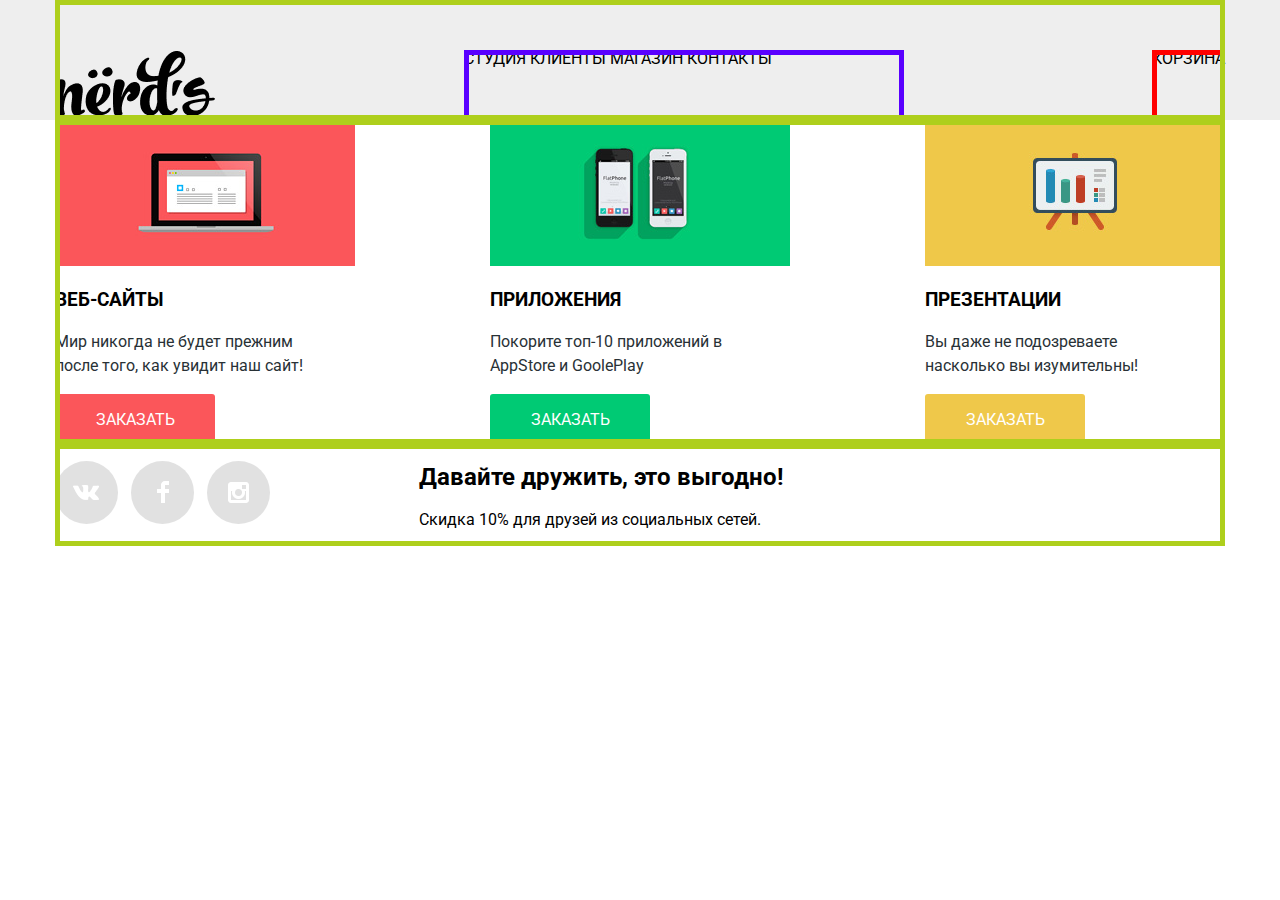
==== index.html @ 6ede2091 "new css" ====
<!DOCTYPE html>
<html class="page" lang="ru">

<head>
  <meta charset="utf-8">
  <title>HTML Academy: Нёрдс</title>
  <link rel="stylesheet" href="https://fonts.googleapis.com/css2?family=Roboto:wght@400;700&display=swap">
  <link rel="stylesheet" href="css/normalize.css">
  <link rel="stylesheet" href="css/style.css">
</head>

<body class="page-body">
  <header class="main-header">
    <div class="container">
      <nav class=" main-navigation">
        <a class="main-logo" href="">
          <img src="img/nerds-logo.png">
        </a>
        <ul class="site-navigation">
          <li class="site-navigation-li"><a href="">Студия</a></li>
          <li class="site-navigation-li"><a href="">Клиенты</a></li>
          <li class="site-navigation-li"><a href="catalog.html">Магазин</a></li>
          <li class="site-navigation-li"><a href="">Контакты</a></li>
        </ul>
        <div class="user-navigation">
          <a href="">Корзина</a>
        </div>
      </nav>
    </div>
  </header>
  <main class="main-container">
    <div class="container">
      <section class="offers">
        <ul class="offers-list">
          <li class="offers-item">
            <img src="img/Web sites.svg" width="300" height="146" alt="Веб-сайты">
            <h3>веб-сайты</h3>
            <p>
              Мир никогда не будет прежним<br>
              после того, как увидит наш сайт!
            </p>
            <div class="sites-link"><a href="">заказать</a></div>
          </li>
          <li class="offers-item">
            <img src="img/applications.svg" width="300" height="146" alt="Приложения">
            <h3>приложения</h3>
            <p>
              Покорите топ-10 приложений в<br>
              AppStore и GoolePlay
            </p>
            <div class="applications-link"><a href="">заказать</a></div>
          </li>
          <li class="offers-item">
            <img src="img/presentations.svg" width="300" height="146" alt="Презентации">
            <h3>презентации</h3>
            <p>
              Вы даже не подозреваете<br>
              насколько вы изумительны!
            </p>
            <div class="presentations-link"><a href="">заказать</a></div>
          </li>
        </ul>
      </section>
    </div>
  </main>
  <footer class="main-footer">
    <div class="container">
      <ul class="social">
        <li class="social-btn social-btn-vk" href="#">Вконтакте</li>
        <li class="social-btn social-btn-fb" href="#">Фейсбук</li>
        <li class="social-btn social-btn-inst" href="#">Инстаграм</li>
      </ul>
      <div class="footer-text">
        <h2>Давайте дружить, это выгодно!</h2>
        <p>Скидка 10% для друзей из социальных сетей.</p>
      </div>
    </div>
  </footer>
  <section class="pop-up">
    <h2>Напишите нам</h2>
    <form action="https://echo.htmlacademy.ru" method="post">
      <p>
        <label for="name">Имя</label>
        <input type="text" id="name" name="name" placeholder="Имя Фамилия">
      </p>
      <p>
        <label for="user_email">Ваш e-mail</label>
        <input type="text" id="user_email" name="user_email" placeholder="email@example.com">
      </p>
      <p>
        <label for="message_text">Текст письма</label>
        <input type="text" id="message_text" name="message_text" placeholder="В свободной форме">
      </p>
      <button type="submit">Отправить</button>
    </form>
  </section>
</body>

</html>
---- css/style.css ----
:root{
    --basic: #EEEEEE;
    --black: #000000;
    --white: #FFFFFF;
    --brown: #283136;
    --sites-btn: #FB565A;
    --sites-active: #D7373B;
    --sites-focus: #E74246;
    --application-btn: #00CA74;
    --application-hover: #00BC6C;
    --application-active:#00AA62;
    --presentation-btn: #EFC84A;
    --presentation-focus: #EAB534;
    --prexentation-active: #E5A722;
}

.pop-up{
    display: none;
}

ul{
    list-style: none;
    margin: 0px;
    padding: 0px;
}

h3{
    text-transform: uppercase;
}

a{
    text-decoration: none;
}

img{
    max-width: 100%;
    height: auto;
}


.page-body {
    font-family: "Roboto", "Arial", sans-serif;
    min-width: 1170px;
}

.main-header {
    background:var(--basic);
}

.container{
    display: flex;
    width: 1170px;
    margin: 0 auto;
    
    outline: 5px solid rgb(174, 207, 28);
    outline-offset: -5px;
}

/*навигация*/

.main-navigation {
    display: flex;
    justify-content: space-between;
    margin-top: 50px;
    width: 1170px;
    font-size: 16px;
    text-transform: uppercase;
}

.main-navigation a{
    color: black;
}
  
.site-navigation {
    padding-top: auto;
    width: 440px;
    outline: 5px solid rgb(89, 0, 255);
    outline-offset: -5px;
}

.site-navigation-li{
    display: inline-block;
}

/*эфекты навигации и логотипа*/

.site-navigation-li a:hover,
.site-navigation-li a:focus,
.user-navigation a:hover,
.user-navigation a:focus{
    color: var(--sites-btn);
}

.site-navigation-li a:active,
.user-navigation a:active{
    mix-blend-mode: normal;
    opacity: 0.3;
}

.main-logo:active{
    mix-blend-mode: normal;
    opacity: 0.3;
}

.user-navigation {
   
    outline: 5px solid rgb(255, 0, 0);
    outline-offset: -5px;
}

/*index-предложения*/

.offers-list{
    display: flex; 
    justify-content: space-between;
    width: 1170px;
}

.offers p{
    font-size: 16px;
    line-height: 24px; 
    color:var(--brown);
}

/*index-предложения-веб-сайты*/

.sites-link{
    background:var(--sites-btn);
    border-radius: 3px;
    width: 160px;
    height: 50px;
}

.sites-link a{
    display: block; 
    text-align: center;
    padding: 17px;
    color: var(--white);
    text-transform: uppercase;
}

.sites-link:hover,
.sites-link:focus{
    background: var(--sites-focus);
}

.sites-link:active{
    background: var(--sites-active);
    box-shadow: inset 0px 3px 0px rgba(0, 1, 1, 0.1);
}

.sites-link a:active{
    opacity: 0.3;
}

/*index-предложения-приложения*/

.applications-link{
    background: var(--application-btn);
    border-radius: 3px;
    width: 160px;
    height: 50px;
}

.applications-link a{
    display: block; 
    text-align: center;
    padding: 17px;
    color: var(--white);
    text-transform: uppercase;
}

.applications-link:hover,
.applications-link:focus{
    background: var(--application-hover)
}

.applications-link:active{
    background: var(--application-active);
    box-shadow: inset 0px 3px 0px rgba(0, 1, 1, 0.1);
    border-radius: 3px;
}

.applications-link a:active{
    opacity: 0.3;
}

/*index-предложения-презентации*/

.presentations-link{
    background:var(--presentation-btn);
    border-radius: 3px;
    width: 160px;
    height: 50px;
}

.presentations-link a{
    display: block; 
    text-align: center;
    padding: 17px;
    color: var(--white);
    text-transform: uppercase;
}

.presentations-link:hover,
.presentations-link:focus{
    background: #EAB534;
}

.presentations-link:active{
    background: #E5A722;
    box-shadow: inset 0px 3px 0px rgba(0, 1, 1, 0.1);
    border-radius: 3px;
}

.presentations-link a:active{
    opacity: 0.3;
}

/*footer*/

.footer-text{
margin-left: 140px;
}

/*footer-кнопки соц.сетей*/
.social-btn{
    display: inline-block;
    width: 63px;
    height: 63px;
    margin-top: 17px;
    margin-right: 9px;
    font-size: 0;
    vertical-align: top;
    background-color: #e1e1e1;
    border-radius: 50%;
}

.social-btn:hover,
.social-btn:focus{
    background-color: #fb565a;
}
  
.social-btn:active{
    background-color: #d6494d;
    box-shadow: inset 0 3px 0 0 #b63e42;
}
  
.social-btn-vk{
    background-color: #e1e1e1;
    background-image: url("../img/icon-vk.png");
    background-repeat: no-repeat;
    background-position: center;
}
  
.social-btn-fb{
    background-color: #e1e1e1;
    background-image: url("../img/icon-facebook.png");
    background-repeat: no-repeat;
    background-position: center;
}
  
.social-btn-inst{
    background-color: #e1e1e1;
    background-image: url("../img/icon-instagramm.png");
    background-repeat: no-repeat;
    background-position: center;
}

/*catalog*/

.filters{
    width: 260px;

    outline: 5px solid rgba(0, 255, 0, 0.3);
    outline-offset: -5px;
}

.catalog-list{
    display: flex;
    flex-wrap: wrap;
    margin-left: 140px;

    outline: 5px solid rgb(190, 162, 255);
    outline-offset: -5px;
}
  
.catalog-item{
    width: 358;
    height: 578;
    margin-bottom: 30px ;

    outline: 5px solid rgb(0, 0, 0);
    outline-offset: -5px;
}

.catalog-item:nth-child(2n){
    margin-left: 40px;
}
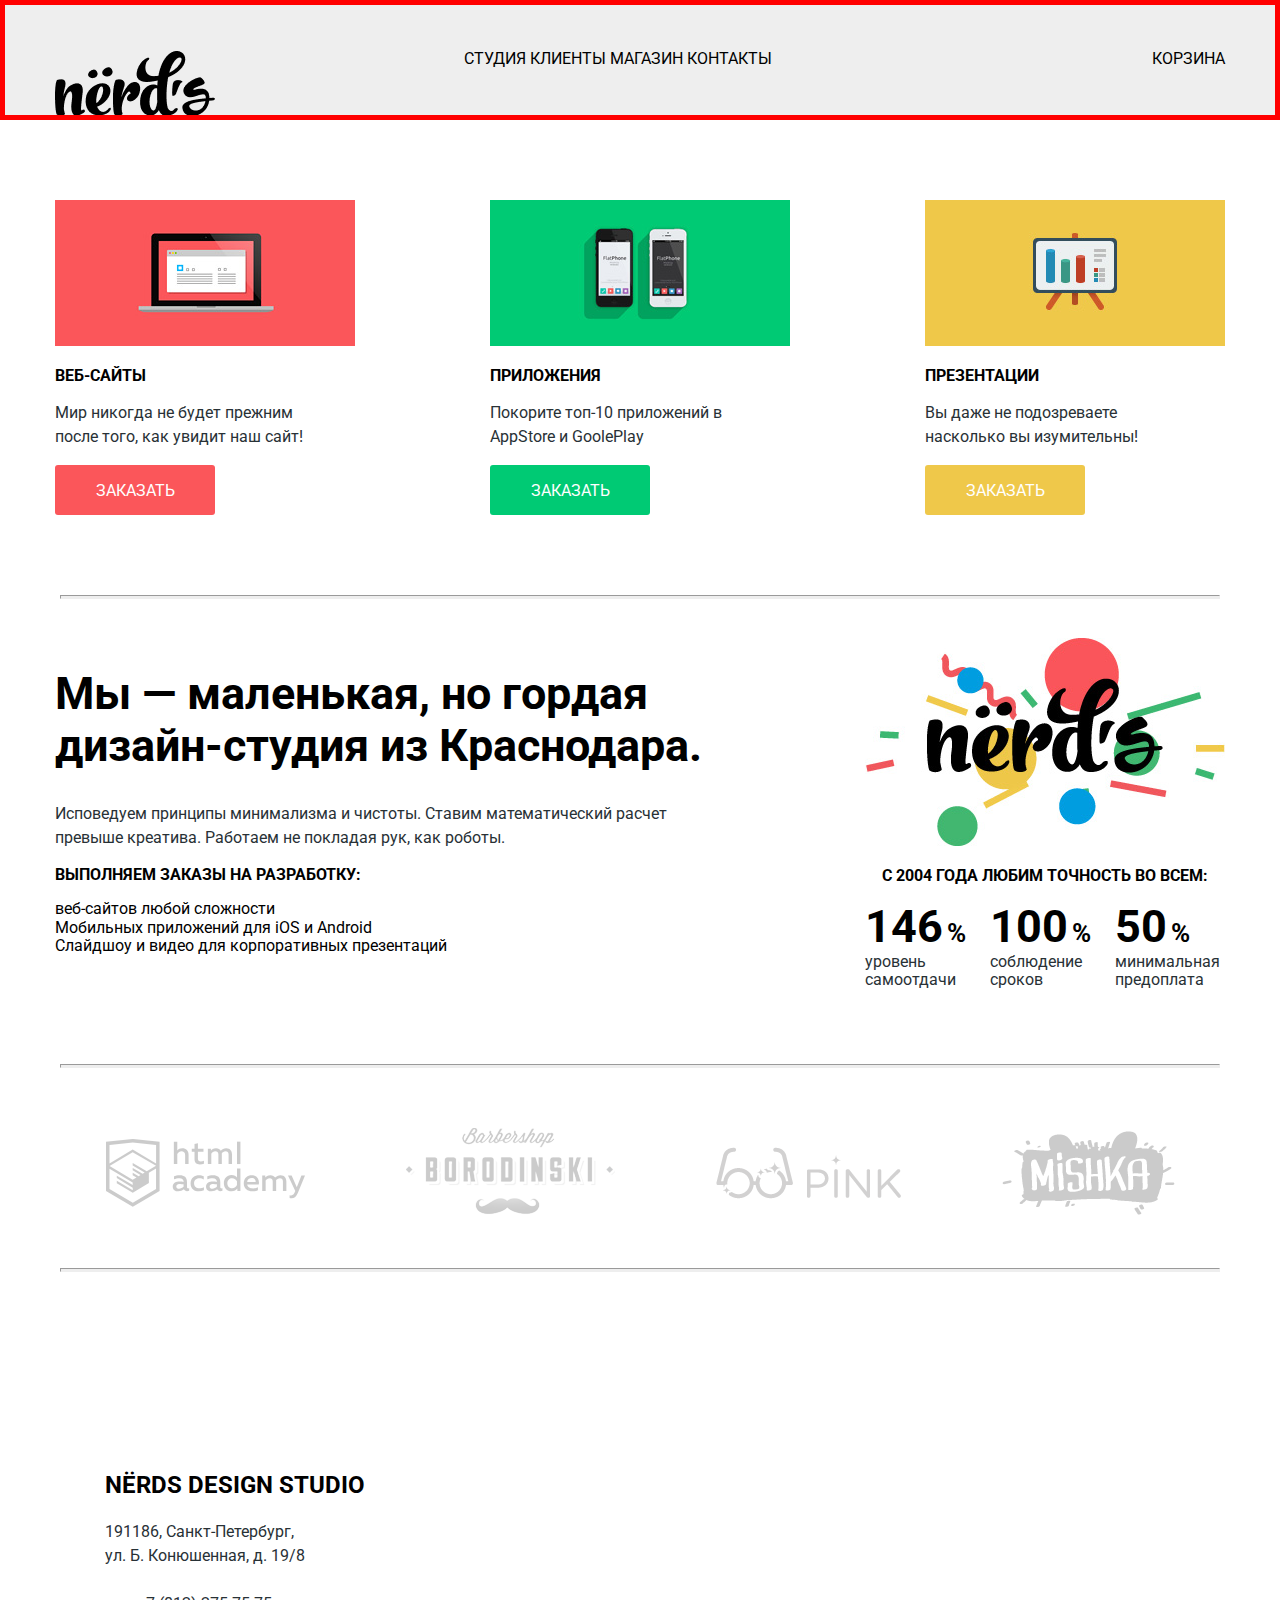
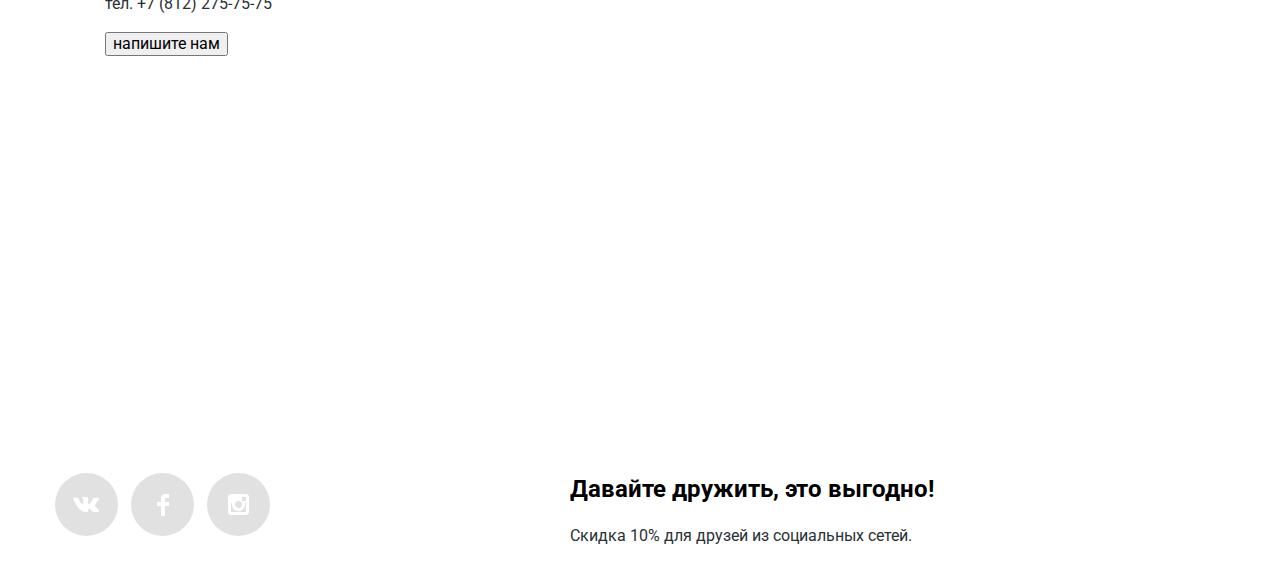
==== commit 127e6060: "почти готовая первая страница" ====
--- a/index.html
+++ b/index.html
@@ -28,9 +28,10 @@
       </nav>
     </div>
   </header>
+
   <main class="main-container">
-    <div class="container">
-      <section class="offers">
+    <section class="offers">
+      <div class="container">
         <ul class="offers-list">
           <li class="offers-item">
             <img src="img/Web sites.svg" width="300" height="146" alt="Веб-сайты">
@@ -60,8 +61,82 @@
             <div class="presentations-link"><a href="">заказать</a></div>
           </li>
         </ul>
-      </section>
-    </div>
+      </div>
+    </section>
+    <hr>
+    <section class="advantage">
+      <div class="container">
+        <div class="advantage-left">
+          <h1>Мы — маленькая, но гордая<br>
+            дизайн-студия из Краснодара.</h1>
+          <p>
+            Исповедуем принципы минимализма и чистоты. Ставим математический расчет<br>
+            превыше креатива. Работаем не покладая рук, как роботы.
+          </p>
+          <h3>Выполняем заказы на разработку:</h3>
+          <ul>
+            <li>веб-сайтов любой сложности</li>
+            <li>Мобильных приложений для iOS и Android</li>
+            <li>Слайдшоу и видео для корпоративных презентаций</li>
+          </ul>
+        </div>
+        <div class="advantage-right">
+          <img src="img/nerds-logo2.svg" alt="логотип студии">
+          <h3 class="advantage-h3">с 2004 года Любим точность во всем:</h3>
+          <ul>
+            <li class="advantage-right-li"><span class="advantage-number">146</span>
+              <span class="advantage-percent">%</span><br>
+              <span class="advantage-text">уровень<br>самоотдачи</span>
+            </li>
+            <li class="advantage-right-li"><span class="advantage-number">100</span>
+              <span class="advantage-percent">%</span><br>
+              <span class="advantage-text">соблюдение<br>сроков</span>
+            </li>
+            <li class="advantage-right-li"><span class="advantage-number">50</span>
+              <span class="advantage-percent">%</span><br>
+              <span class="advantage-text">минимальная<br>предоплата</span>
+            </li>
+          </ul>
+        </div>
+      </div>
+    </section>
+    <hr>
+    <section class="partners">
+      <div class="container">
+        <ul class="partners-list">
+          <li class="partners-item partners-academy"><a href="https://htmlacademy.ru/intensive/htmlcss"><img
+                src="img/html-academy-pertners.svg" alt=""></a>
+          </li>
+          <li class="partners-item partners-borodinski"><a href=""><img src="img/borodinski-partners.svg" alt=""></a>
+          </li>
+          <li class="partners-item"><a href=""><img src="img/pink-partners.svg" alt=""></a></li>
+          <li class="partners-item"><a href=""><img src="img/mishka-partners.svg" alt=""></a></li>
+        </ul>
+      </div>
+    </section>
+    <hr>
+    <section class="map">
+      <div>
+        <iframe
+          src="https://www.google.com/maps/embed?pb=!1m18!1m12!1m3!1d1998.6037872533216!2d30.3208587162598!3d59.93871648187625!2m3!1f0!2f0!3f0!3m2!1i1024!2i768!4f13.1!3m3!1m2!1s0x4696310fca145cc1%3A0x42b32648d8238007!2z0JHQvtC70YzRiNCw0Y8g0JrQvtC90Y7RiNC10L3QvdCw0Y8g0YPQuy4sIDE5LzgsINCh0LDQvdC60YIt0J_QtdGC0LXRgNCx0YPRgNCzLCAxOTExODY!5e0!3m2!1sru!2sru!4v1592232837205!5m2!1sru!2sru"
+          width="100%" height="416" style="border:0;" allowfullscreen="" aria-hidden="false" tabindex="0">
+        </iframe>
+      </div>
+      <div class="container">
+      <div class="adres">
+        <div class="adres-text">
+        <h2>NЁRDS DESIGN STUDIO</h2>
+        <p>191186, Санкт-Петербург,<br>
+          ул. Б. Конюшенная, д. 19/8<br>
+          <br>
+          тел. +7 (812) 275-75-75
+        </p>
+        <button type="submit">напишите нам</button>
+      </div>
+      </div>
+      </div>
+    </section>
+
   </main>
   <footer class="main-footer">
     <div class="container">
--- a/css/style.css
+++ b/css/style.css
@@ -24,8 +24,19 @@
     padding: 0px;
 }
 
+h1{
+    font-size: 45px;
+}
+
 h3{
     text-transform: uppercase;
+    font-size: 16px;
+}
+
+p{
+    font-size: 16px;
+    line-height: 24px;
+    color: var(--brown)
 }
 
 a{
@@ -37,6 +48,14 @@
     height: auto;
 }
 
+hr{
+background:var(--basic);
+width: 1158px;
+height: 2px;
+left: 140px;
+top: 1052px;
+}
+
 
 .page-body {
     font-family: "Roboto", "Arial", sans-serif;
@@ -45,15 +64,14 @@
 
 .main-header {
     background:var(--basic);
+    outline: 5px solid rgb(255, 0, 0);
+    outline-offset: -5px; 
 }
 
 .container{
     display: flex;
     width: 1170px;
     margin: 0 auto;
-    
-    outline: 5px solid rgb(174, 207, 28);
-    outline-offset: -5px;
 }
 
 /*навигация*/
@@ -74,8 +92,6 @@
 .site-navigation {
     padding-top: auto;
     width: 440px;
-    outline: 5px solid rgb(89, 0, 255);
-    outline-offset: -5px;
 }
 
 .site-navigation-li{
@@ -103,23 +119,19 @@
 }
 
 .user-navigation {
-   
-    outline: 5px solid rgb(255, 0, 0);
-    outline-offset: -5px;
+    
 }
 
 /*index-предложения*/
+.offers{
+    margin-top: 80px;
+    margin-bottom: 80px;
+}
 
 .offers-list{
     display: flex; 
     justify-content: space-between;
     width: 1170px;
-}
-
-.offers p{
-    font-size: 16px;
-    line-height: 24px; 
-    color:var(--brown);
 }
 
 /*index-предложения-веб-сайты*/
@@ -217,10 +229,97 @@
     opacity: 0.3;
 }
 
+.advantage{
+    margin-top: 39px;
+    margin-bottom: 75px;
+}
+
+.advantage-h3{
+    text-align: center;
+}
+
+.advantage-left{
+    width: 660px;
+}
+
+.advantage-right{
+    margin-left: 150px;
+    width: 360px;
+}
+
+.advantage-number{
+    font-size: 45px;
+    color: var(--black);
+    font-weight: bold;
+}
+
+.advantage-percent{
+    font-weight: bold;
+    font-size: 26px;
+}
+
+.advantage-text{
+    font-size: 16px;
+    line-height: 18px;
+    color: var(--brown);
+}
+
+.advantage-right-li{
+    display: inline-block;
+}
+
+.advantage-right-li:nth-child(2){
+    margin-left: 20px;
+    margin-right: 20px;
+}
+
+
+.partners{
+    margin-top: 60px;
+    margin-bottom: 45px;
+}
+
+.partners-list{
+    display: flex;
+    flex-grow: 1;
+}
+
+
+.partners-item{
+    margin: auto;
+    padding: 0px;
+    opacity: 0.2;
+}
+
+.partners-item:hover,
+.partners-item:focus{
+    opacity: 1;
+}
+
+.partners-item:active{
+    opacity: 0.1;
+}
+
+.map{
+    margin-top: 80px;
+}
+
+.adres{
+    position: relative;
+    top: -350px;
+    background-color: var(--white);
+    width: 319;
+    height: 308;
+}
+
+.adres-text{
+    margin: 50px;
+}
+
 /*footer*/
 
 .footer-text{
-margin-left: 140px;
+    margin: auto;
 }
 
 /*footer-кнопки соц.сетей*/
@@ -269,6 +368,11 @@
 
 /*catalog*/
 
+.shop{
+    outline: 5px solid rgb(255, 0, 0);
+    outline-offset: -5px;
+}
+
 .filters{
     width: 260px;
 
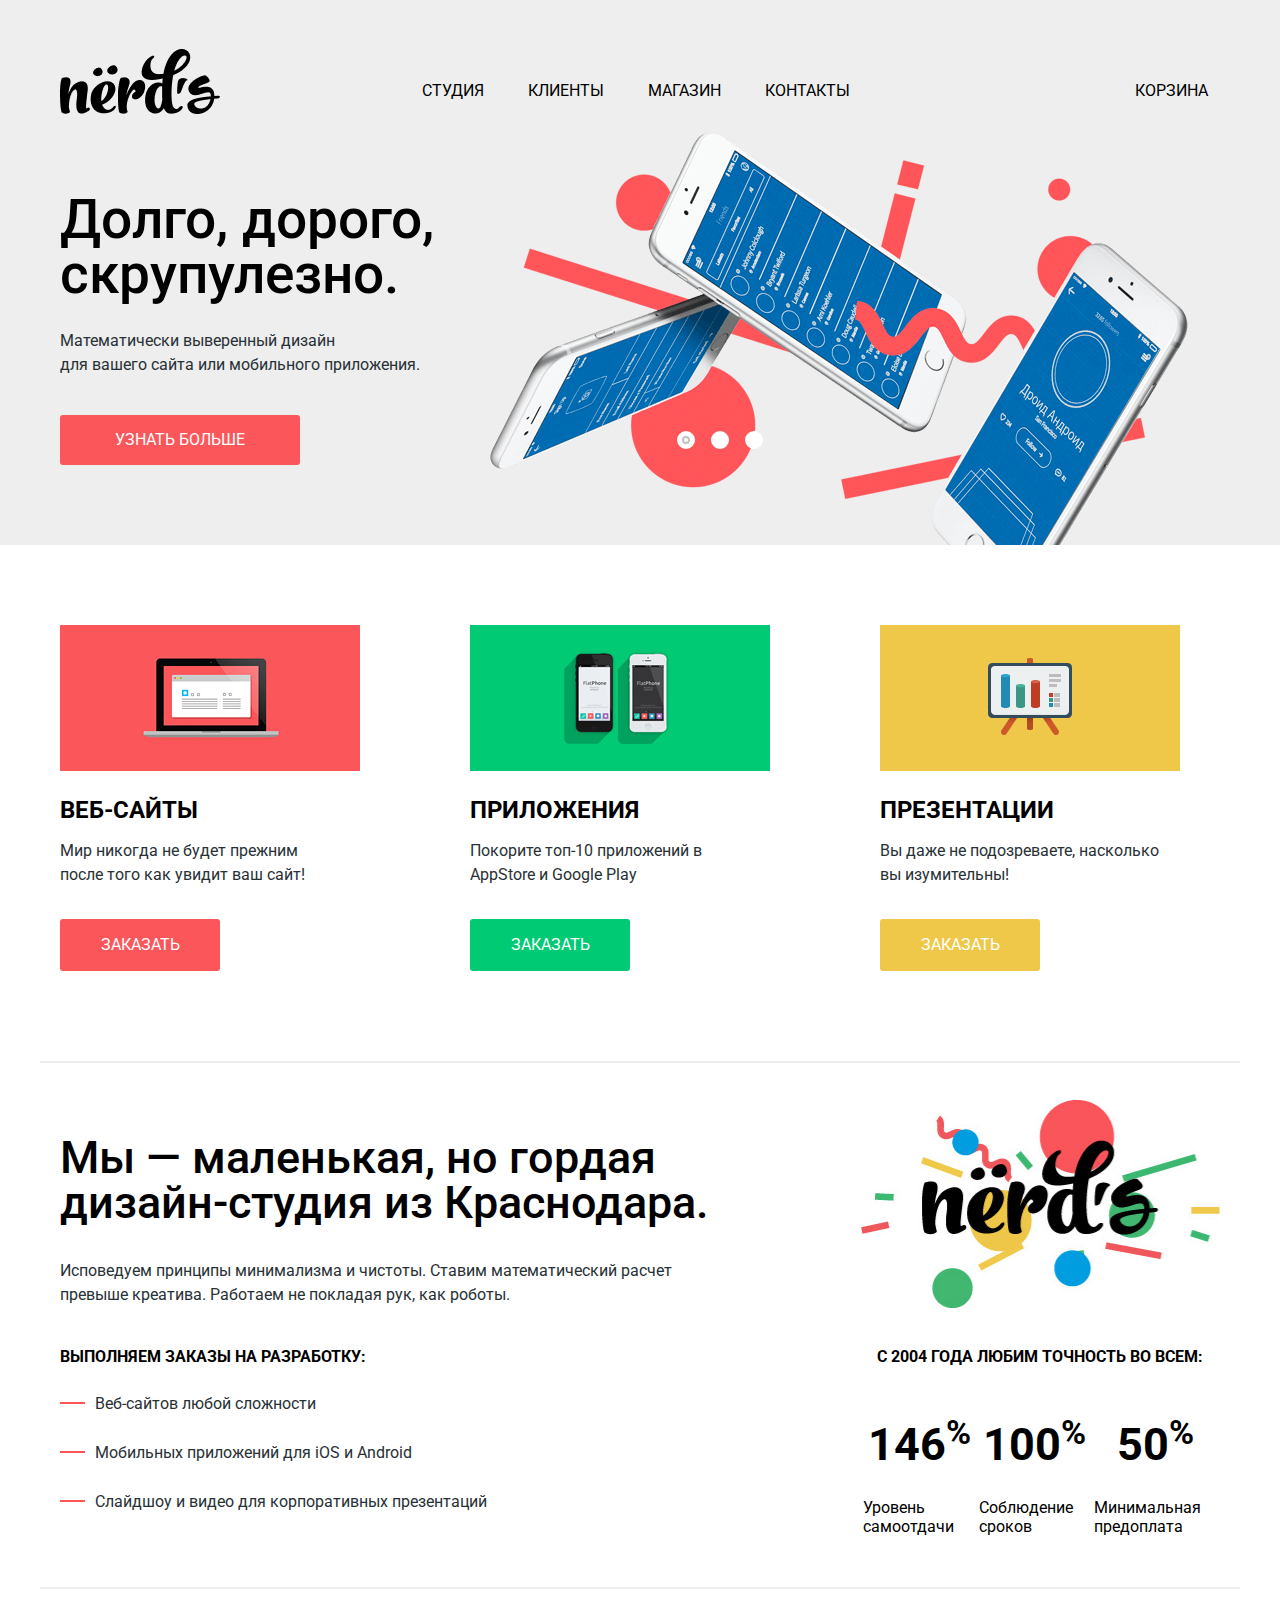
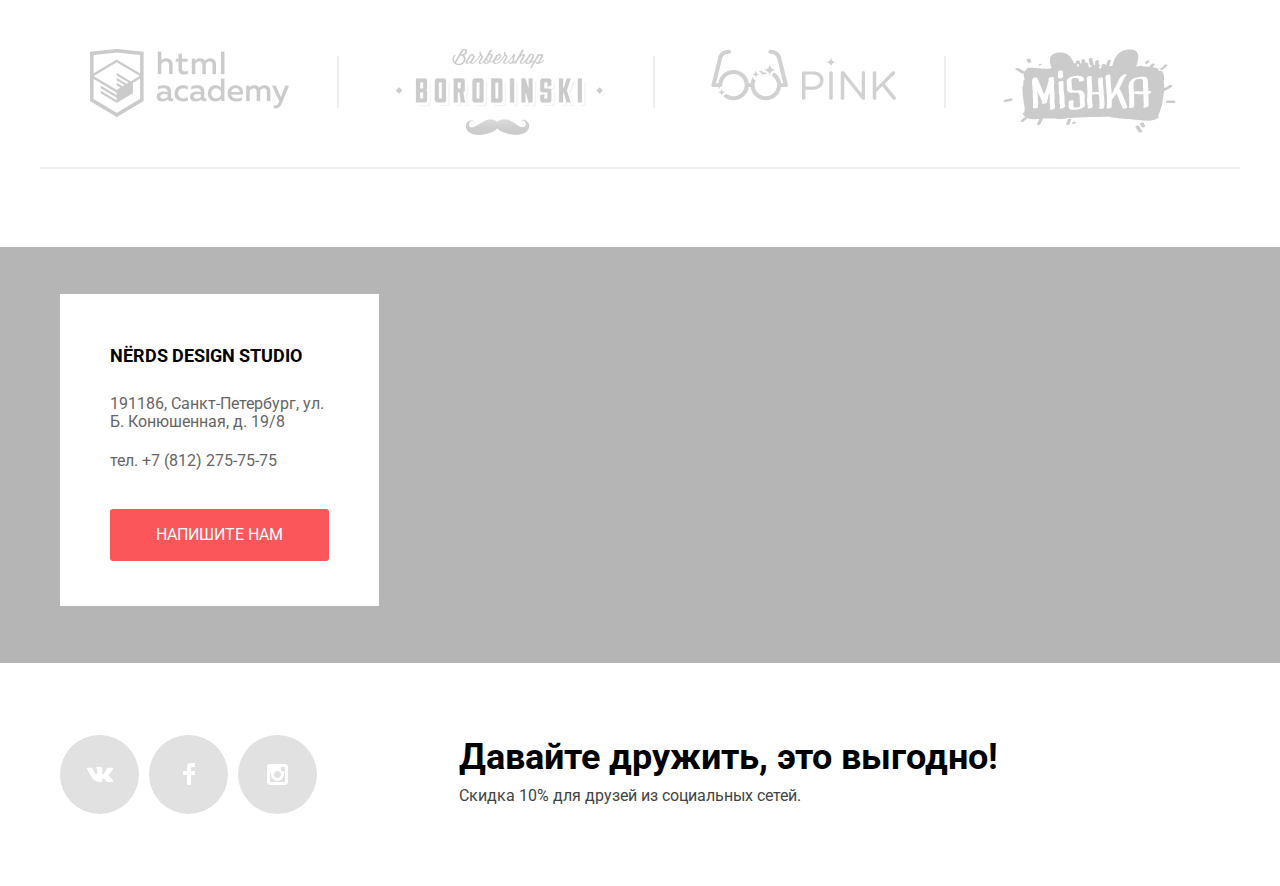
==== commit 805b8dca: "финальная версия" ====
--- a/index.html
+++ b/index.html
@@ -11,164 +11,188 @@
 
 <body class="page-body">
   <header class="main-header">
-    <div class="container">
-      <nav class=" main-navigation">
-        <a class="main-logo" href="">
-          <img src="img/nerds-logo.png">
-        </a>
-        <ul class="site-navigation">
-          <li class="site-navigation-li"><a href="">Студия</a></li>
-          <li class="site-navigation-li"><a href="">Клиенты</a></li>
-          <li class="site-navigation-li"><a href="catalog.html">Магазин</a></li>
-          <li class="site-navigation-li"><a href="">Контакты</a></li>
-        </ul>
-        <div class="user-navigation">
-          <a href="">Корзина</a>
+    <nav class="header-wrapper wrapper-content">
+      <a class="header-logo-nav">
+        <img src="img/nerds-logo.png" width="160" height="67" alt="Логотип дизайн-студии Nёrd's">
+      </a>
+      <ul class="header-site-nav">
+        <li><a class="header-site-nav-link" href="#">Студия</a></li>
+        <li><a class="header-site-nav-link" href="#">Клиенты</a></li>
+        <li><a class="header-site-nav-link" href="catalog.html">Магазин</a></li>
+        <li><a class="header-site-nav-link" href="#">Контакты</a></li>
+      </ul>
+      <ul class="header-cart-nav">
+        <li class="cart"><a class="header-cart-nav-link" href="#">Корзина</a></li>
+      </ul>
+    </nav>
+  </header>
+  <main class="main-container">
+    <section class="slider">
+      <div class="wrapper-content">
+        <h2 class="visually-hidden">Преимущества</h2>
+        <input class="visually-hidden" type="radio" id="product-1" name="toggle" checked>
+        <input class="visually-hidden" type="radio" id="product-2" name="toggle">
+        <input class="visually-hidden" type="radio" id="product-3" name="toggle">
+        <div class="slider-controls">
+          <label class="slider-controls-item slider-controls-item--1" for="product-1">Первый</label>
+          <label class="slider-controls-item slider-controls-item--2" for="product-2">Второй</label>
+          <label class="slider-controls-item slider-controls-item--3" for="product-3">Третий</label>
         </div>
-      </nav>
-    </div>
-  </header>
-
-  <main class="main-container">
-    <section class="offers">
-      <div class="container">
-        <ul class="offers-list">
-          <li class="offers-item">
-            <img src="img/Web sites.svg" width="300" height="146" alt="Веб-сайты">
-            <h3>веб-сайты</h3>
-            <p>
-              Мир никогда не будет прежним<br>
-              после того, как увидит наш сайт!
-            </p>
-            <div class="sites-link"><a href="">заказать</a></div>
+        <ul class="slider-list">
+          <li class="slider-item">
+            <h3>Долго, дорого,<br> скрупулезно.</h3>
+            <p>Математически выверенный дизайн<br> для вашего сайта или мобильного приложения.</p>
+            <a class="slider-item-button button" href="#">Узнать больше</a>
           </li>
-          <li class="offers-item">
-            <img src="img/applications.svg" width="300" height="146" alt="Приложения">
-            <h3>приложения</h3>
-            <p>
-              Покорите топ-10 приложений в<br>
-              AppStore и GoolePlay
-            </p>
-            <div class="applications-link"><a href="">заказать</a></div>
+          <li class="slider-item">
+            <h3>Любим математику как никто другой</h3>
+            <p>Никакого креатива, только математические формулы для расчета идеальных пропорций.</p>
+            <a class="slider-item-button button" href="#">Узнать больше</a>
           </li>
-          <li class="offers-item">
-            <img src="img/presentations.svg" width="300" height="146" alt="Презентации">
-            <h3>презентации</h3>
-            <p>
-              Вы даже не подозреваете<br>
-              насколько вы изумительны!
-            </p>
-            <div class="presentations-link"><a href="">заказать</a></div>
+          <li class="slider-item">
+            <h3>Только ночь,<br> только хардкор</h3>
+            <p>Работать днем, как все? Мы против этого.<br> Ближе к полуночи работа только начинается.</p>
+            <a class="slider-item-button button" href="#">Узнать больше</a>
           </li>
         </ul>
       </div>
     </section>
-    <hr>
-    <section class="advantage">
-      <div class="container">
-        <div class="advantage-left">
-          <h1>Мы — маленькая, но гордая<br>
-            дизайн-студия из Краснодара.</h1>
-          <p>
-            Исповедуем принципы минимализма и чистоты. Ставим математический расчет<br>
-            превыше креатива. Работаем не покладая рук, как роботы.
-          </p>
-          <h3>Выполняем заказы на разработку:</h3>
-          <ul>
-            <li>веб-сайтов любой сложности</li>
-            <li>Мобильных приложений для iOS и Android</li>
-            <li>Слайдшоу и видео для корпоративных презентаций</li>
-          </ul>
-        </div>
-        <div class="advantage-right">
-          <img src="img/nerds-logo2.svg" alt="логотип студии">
-          <h3 class="advantage-h3">с 2004 года Любим точность во всем:</h3>
-          <ul>
-            <li class="advantage-right-li"><span class="advantage-number">146</span>
-              <span class="advantage-percent">%</span><br>
-              <span class="advantage-text">уровень<br>самоотдачи</span>
-            </li>
-            <li class="advantage-right-li"><span class="advantage-number">100</span>
-              <span class="advantage-percent">%</span><br>
-              <span class="advantage-text">соблюдение<br>сроков</span>
-            </li>
-            <li class="advantage-right-li"><span class="advantage-number">50</span>
-              <span class="advantage-percent">%</span><br>
-              <span class="advantage-text">минимальная<br>предоплата</span>
-            </li>
-          </ul>
-        </div>
+    <section class="service wrapper-content">
+      <h2 class="visually-hidden">Услуги</h2>
+      <ul class="service-item">
+        <li>
+          <img src="img/web-site.png" width="300" height="146" alt="Веб-сайты">
+          <h3>Веб-сайты</h3>
+          <p>Мир никогда не будет прежним после того как увидит ваш сайт!</p>
+          <a href="#" class="button service-item-button service-item-button-pink">Заказать</a>
+        </li>
+        <li>
+          <img src="img/applications.png" width="300" height="146" alt="Приложения">
+          <h3>Приложения</h3>
+          <p>Покорите топ-10 приложений в AppStore и Google Play</p>
+          <a href="#" class="button service-item-button service-item-button-green">Заказать</a>
+        </li>
+        <li>
+          <img src="img/presentations.png" width="300" height="146" alt="Презентации">
+          <h3>Презентации</h3>
+          <p>Вы даже не подозреваете, насколько вы изумительны!</p>
+          <a href="#" class="button service-item-button service-item-button-yellow">Заказать</a>
+        </li>
+      </ul>
+    </section>
+    <section class="about wrapper-content">
+      <h2 class="visually-hidden">Уникальное предложение</h2>
+      <div class="about-description">
+        <p class="about-description-title">Мы — маленькая, но гордая дизайн-студия из Краснодара.</p>
+        <p class="about-description-text">
+          Исповедуем принципы минимализма и чистоты. Ставим математический расчет
+          превыше креатива. Работаем не покладая рук, как роботы.
+        </p>
+        <p class="about-description-title-list">Выполняем заказы на разработку:</p>
+        <ul>
+          <li>Веб-сайтов любой сложности</li>
+          <li>Мобильных приложений для iOS и Android</li>
+          <li>Слайдшоу и видео для корпоративных презентаций</li>
+        </ul>
+      </div>
+      <div class="about-facts">
+        <p>с 2004 года Любим точность во всем:</p>
+        <table class="table-specifications">
+          <thead>
+            <tr>
+              <th><span>146<sup>%</sup></span></th>
+              <th><span>100<sup>%</sup></span></th>
+              <th><span>50<sup>%</sup></span></th>
+            </tr>
+          </thead>
+          <tbody>
+            <tr>
+              <td>Уровень самоотдачи</td>
+              <td>Соблюдение сроков</td>
+              <td>Минимальная предоплата</td>
+            </tr>
+          </tbody>
+        </table>
       </div>
     </section>
-    <hr>
-    <section class="partners">
-      <div class="container">
-        <ul class="partners-list">
-          <li class="partners-item partners-academy"><a href="https://htmlacademy.ru/intensive/htmlcss"><img
-                src="img/html-academy-pertners.svg" alt=""></a>
-          </li>
-          <li class="partners-item partners-borodinski"><a href=""><img src="img/borodinski-partners.svg" alt=""></a>
-          </li>
-          <li class="partners-item"><a href=""><img src="img/pink-partners.svg" alt=""></a></li>
-          <li class="partners-item"><a href=""><img src="img/mishka-partners.svg" alt=""></a></li>
-        </ul>
+    <section class="brands wrapper-content">
+      <h2 class="visually-hidden">Наши клиенты</h2>
+      <ul class="brands-list">
+        <li class="brands-item">
+          <a href="https://htmlacademy.ru/intensive/htmlcss">
+            <img src="img/html-academy.png" width="199" height="68" alt="Логотип HTML Academy">
+          </a>
+        </li>
+        <li class="brands-item">
+          <a href="#">
+            <img src="img/barbershop.png" width="209" height="90" alt="Логотип Barbershop Borodinsky">
+          </a>
+        </li>
+        <li class="brands-item">
+          <a href="#">
+            <img src="img/pink.png" width="185" height="52" alt="Логотип Pink">
+          </a>
+        </li>
+        <li class="brands-item">
+          <a href="#">
+            <img src="img/mishka.png" width="173" height="84" alt="Логотип Mishka">
+          </a>
+        </li>
+      </ul>
+    </section>
+    <sectv class="map-wrapper">
+      <iframe
+        src="https://yandex.ru/map-widget/v1/?um=constructor%3A0da719b83099ced85a7360a81502c2350b32536cdaef0779f9d6f8efe23a999d&amp;source=constructor"
+        width="1440" height="416"></iframe>
+      <section class="map-container wrapper-content">
+        <h2 class="visually-hidden">Наши контактные данные</h2>
+        <div class="map-address">
+          <b>NЁRDS DESIGN STUDIO</b>
+          <div class="address">
+            191186, Санкт-Петербург, ул. Б. Конюшенная, д. 19/8
+            <p class="address-phone"><a class="address-phone-link" href="tel.:78122757575">тел. +7 (812) 275-75-75</a>
+            </p>
+          </div>
+          <a href="writeus.html" class="button writeus-button send-us-form-button send-us-popup-button">Напишите нам</a>
+        </div>
+      </section>
       </div>
-    </section>
-    <hr>
-    <section class="map">
-      <div>
-        <iframe
-          src="https://www.google.com/maps/embed?pb=!1m18!1m12!1m3!1d1998.6037872533216!2d30.3208587162598!3d59.93871648187625!2m3!1f0!2f0!3f0!3m2!1i1024!2i768!4f13.1!3m3!1m2!1s0x4696310fca145cc1%3A0x42b32648d8238007!2z0JHQvtC70YzRiNCw0Y8g0JrQvtC90Y7RiNC10L3QvdCw0Y8g0YPQuy4sIDE5LzgsINCh0LDQvdC60YIt0J_QtdGC0LXRgNCx0YPRgNCzLCAxOTExODY!5e0!3m2!1sru!2sru!4v1592232837205!5m2!1sru!2sru"
-          width="100%" height="416" style="border:0;" allowfullscreen="" aria-hidden="false" tabindex="0">
-        </iframe>
-      </div>
-      <div class="container">
-      <div class="adres">
-        <div class="adres-text">
-        <h2>NЁRDS DESIGN STUDIO</h2>
-        <p>191186, Санкт-Петербург,<br>
-          ул. Б. Конюшенная, д. 19/8<br>
-          <br>
-          тел. +7 (812) 275-75-75
-        </p>
-        <button type="submit">напишите нам</button>
-      </div>
-      </div>
-      </div>
-    </section>
-
   </main>
-  <footer class="main-footer">
-    <div class="container">
-      <ul class="social">
-        <li class="social-btn social-btn-vk" href="#">Вконтакте</li>
-        <li class="social-btn social-btn-fb" href="#">Фейсбук</li>
-        <li class="social-btn social-btn-inst" href="#">Инстаграм</li>
+  <footer class="wrapper-content footer">
+    <div class="footer-social">
+      <ul>
+        <li><a class="vk-icon" href="#" aria-label="Вконтакте"></a></li>
+        <li><a class="fb-icon" href="#" aria-label="Фейсбук"></a></li>
+        <li><a class="in-icon" href="#" aria-label="Инстаграм"></a></li>
       </ul>
-      <div class="footer-text">
-        <h2>Давайте дружить, это выгодно!</h2>
-        <p>Скидка 10% для друзей из социальных сетей.</p>
+      <div class="footer-discount">
+        <b>Давайте дружить, это выгодно!</b>
+        <span>Скидка 10% для друзей из социальных сетей.</span>
       </div>
     </div>
   </footer>
-  <section class="pop-up">
+  <section class="modal">
     <h2>Напишите нам</h2>
-    <form action="https://echo.htmlacademy.ru" method="post">
-      <p>
-        <label for="name">Имя</label>
-        <input type="text" id="name" name="name" placeholder="Имя Фамилия">
+    <form class="send-us-form" action="https://echo.htmlacademy.ru" method="post">
+      <div class="wrapper-modal">
+        <p class="send-us-name">
+          <label for="send-us-name">Ваше имя:</label>
+          <input id="send-us-name" type="text" name="send-us-name" placeholder="Имя Фамилия">
+        </p>
+        <p class="send-us-email">
+          <label for="send-us-email">Ваш e-mail:</label>
+          <input id="send-us-email" type="email" name="send-us-email" placeholder="email@example.com">
+        </p>
+      </div>
+      <p class="send-us-text">
+        <label for="send-us-text">Текст письма:</label>
+        <textarea id="send-us-text" name="send-us-text" placeholder="В свободной форме" rows="5"></textarea>
       </p>
-      <p>
-        <label for="user_email">Ваш e-mail</label>
-        <input type="text" id="user_email" name="user_email" placeholder="email@example.com">
-      </p>
-      <p>
-        <label for="message_text">Текст письма</label>
-        <input type="text" id="message_text" name="message_text" placeholder="В свободной форме">
-      </p>
-      <button type="submit">Отправить</button>
+      <button type="submit" class="button send-us-form-button">Отправить</button>
     </form>
+    <button class="modal-close" type="button">Закрыть</button>
   </section>
+  <script src="js/script.js"></script>
 </body>
 
 </html>--- a/css/style.css
+++ b/css/style.css
@@ -24,14 +24,6 @@
     padding: 0px;
 }
 
-h1{
-    font-size: 45px;
-}
-
-h3{
-    text-transform: uppercase;
-    font-size: 16px;
-}
 
 p{
     font-size: 16px;
@@ -62,343 +54,1361 @@
     min-width: 1170px;
 }
 
-.main-header {
-    background:var(--basic);
-    outline: 5px solid rgb(255, 0, 0);
-    outline-offset: -5px; 
-}
-
-.container{
+
+.wrapper-content{
+    box-sizing: border-box;
+    width: 1200px;
+    margin: 0 auto;
+    padding: 0 20px;
+}
+
+/*навигация начало*/
+.main-header{
+    height: 114px;
+    background-color: var(--basic);
+}
+
+.header-wrapper{
     display: flex;
-    width: 1170px;
-    margin: 0 auto;
-}
-
-/*навигация*/
-
-.main-navigation {
+    justify-content: flex-start;
+}
+
+.header-logo-nav{
+    padding-top:48px;
+    padding-right:202px;
+}
+
+.header-logo-nav[href]:focus,
+.header-logo-nav[href]:hover{
+    opacity:.8;
+}
+.header-logo-nav[href]:active{
+    opacity:.3;
+}
+
+.header-site-nav{
+    line-height: 30px;
+    display: flex;
+    padding: 0;
+    padding-top: 76px;
+    padding-right: 245px;
+    list-style: none;
+    text-transform: uppercase;
+    justify-content: start;
+    flex-wrap: wrap;
+}
+    
+.header-site-nav li{
+    margin-left:44px;
+}
+
+.header-site-nav li:first-child{
+    margin-left:0;
+}
+
+.header-cart-nav{
+    line-height: 30px;
+    margin-top: 76px;
+    margin-bottom: 0;
+    padding: 0;
+    list-style: none;
+    text-transform: uppercase;
+}
+
+.header-cart-nav li{
+    position: relative;
+    padding-left: 40px;
+}
+
+.header-cart-nav li::before{
+    position: absolute;
+    top: 7px;
+    left: 0;
+    width: 15px;
+    height: 15px;
+    content: '';
+    background-image: url(../img/icon/cart-icon.svg);
+    background-repeat: no-repeat;
+    background-position: 0 0;
+}
+
+.header-cart-nav-link,
+.header-site-nav-link{
+    display: inline-block;
+    vertical-align: top;
+    color: var(--black);
+}
+
+.header-cart-nav-link[href]:focus,
+.header-cart-nav-link[href]:hover,
+.header-site-nav-link[href]:focus,
+.header-site-nav-link[href]:hover{
+    color: var(--sites-btn);
+}
+
+.header-cart-nav-link:active,
+.header-site-nav-link:active{
+    color: var(--black);
+    border-bottom:2px solid var(--sites-btn);
+}
+
+.header-site-nav-link--active{
+    color: var(--black);
+    border-bottom:2px solid var(--sites-btn);
+}
+/*навигация конец*/
+
+/*карусель начало*/
+.visually-hidden{
+    position: absolute;
+    clip: rect(0,0,0,0);
+    width: 1px;
+    height: 1px;
+}
+
+.slider{
+    position: relative;
+    background-color: var(--basic);
+}
+
+.slider-controls{
+    font-size: 0;
+    position: absolute;
+    z-index: 100;
+    bottom: 104px;
+    left: 50%;
+    width: 160px;
+    height: 18px;
+    text-align: center;
+}
+
+.slider-controls label{
+    position: relative;
+    display: inline-block;
+    width: 18px;
+    height: 18px;
+    padding: 8px;
+    cursor: pointer;
+    vertical-align: top;
+    border-radius: 50%;
+}
+
+.slider-controls label::after{
+    position: absolute;
+    z-index: 1;
+    top: 8px;
+    left: 8px;
+    width: 18px;
+    height: 18px;
+    content: '';
+    border-radius: 50%;
+    background: var(--white);
+}
+
+.slider-list{
+    margin: 0;
+    padding: 0;
+    list-style: none;
+}
+
+.slider-item{
+    display: none;
+    padding: 78px 0 80px 0;
+}
+
+.slider-item:nth-child(1){
+    background-image: url(../img/slide1.png);
+    background-repeat: no-repeat;
+    background-position: 93% 18px;
+}
+
+.slider-item:nth-child(2){
+    background-image: url(../img/slide2.png);
+    background-repeat: no-repeat;
+    background-position: 100% 0;
+}
+
+.slider-item:nth-child(3){
+    background-image: url(../img/slide3.png);
+    background-repeat: no-repeat;
+    background-position: 100% 20px;
+}
+
+#product-1:checked~
+.slider-list .slider-item:nth-child(1){
+    display: block;
+}
+
+#product-2:checked~.slider-list .slider-item:nth-child(2){
+    display: block;
+}
+
+#product-3:checked~.slider-list 
+
+.slider-item:nth-child(3){
+    display: block;
+}
+
+#product-1:checked~.slider-controls 
+
+.slider-controls-item--1::before,
+#product-2:checked~.slider-controls 
+
+.slider-controls-item--2::before,
+#product-3:checked~.slider-controls 
+
+.slider-controls-item--3::before{
+    position: absolute;
+    z-index: 2;
+    top: 50%;
+    left: 50%;
+    width: 4px;
+    height: 4px;
+    margin: -4px;
+    content: '';
+    border: 2px solid #c1c1c1;
+    border-radius: 50%;
+    background-color: inherit;
+}
+
+.slider-item h3{
+    font-size: 55px;
+    font-weight: 500;
+    line-height: 55px;
+    max-width: 600px;
+    margin: 0;
+    margin-bottom: 27px;
+    color: var(--black);
+}
+
+.slider-item p{
+    max-width: 430px;
+    margin: 0;
+    margin-bottom: 38px;
+}
+
+.button{
+    font-size: 16px;
+    line-height: 18px;
+    display: block;
+    max-width: 240px;
+    padding: 16px 0;
+    text-align: center;
+    text-decoration: none;
+    text-transform: uppercase;
+    color: var(--white);
+    border: none;
+    border-radius: 3px;
+    background-color: var(--sites-btn);
+}
+
+.button:focus,
+.button:hover{
+    background-color: var(--sites-focus);
+}
+
+.button:active{
+    color: rgba(255,255,255,.3);
+    background-color: var(--sites-active);
+    box-shadow: 0 3px rgba(0,0,0,.1) inset;
+}
+/*карусель конец*/
+
+/*index-предложения*/
+.service,
+.service-item{
+    display:flex;
+    justify-content:space-between;
+    flex-wrap:wrap;
+}
+
+.service{
+    margin-top:80px;
+    padding-right:60px;
+    padding-bottom:80px;
+}
+
+.service p{
+    color: var(--brown);
+}
+
+.service-item{
+    width:100%;
+    margin:0;
+    padding:0;
+    list-style:none;
+}
+
+.service-item li{
+    padding-bottom:10px;
+    flex-basis:300px;
+}
+
+.service-item h3,
+.service-item p{
+    margin:0;
+}
+
+.service-item img{
+    padding-bottom:22px;
+}
+
+.service-item h3{
+    font-size:24px;
+    font-weight:700;
+    font-style:normal;
+    font-stretch:normal;
+    line-height:26px;
+    padding-bottom:16px;
+    letter-spacing:normal;
+    text-transform:uppercase;
+    color:var(--black);
+}
+
+.service-item p{
+    width:280px;
+    padding-bottom:32px;
+}
+
+.service-item-button{
+    width:160px;
+    padding-top:17px;
+    padding-bottom:17px;
+    color:var(--white);
+}
+
+.service-item-button-pink{
+    background-color:var(--sites-btn);
+}
+
+.service-item-button-pink:focus,
+.service-item-button-pink:hover{
+    background-color:var(--sites-focus);
+}
+
+.service-item-button-pink:active{
+    color:rgba(255,255,255,.3);
+    background-color:var(--sites-active);
+    box-shadow:inset 0 3px 0 0 rgba(0,1,1,.1);
+}
+
+.service-item-button-green{
+    background-color:var(--application-btn);
+}
+
+.service-item-button-green:focus,
+.service-item-button-green:hover{
+    background-color:var(--application-hover);
+}
+
+.service-item-button-green:active{
+    color:rgba(255,255,255,.3);
+    background-color:var(--application-active);
+    box-shadow:inset 0 3px 0 0 rgba(0,1,1,.1);
+}
+
+.service-item-button-yellow{
+    background-color:var(--presentation-btn);
+}
+
+.service-item-button-yellow:focus,
+.service-item-button-yellow:hover{
+    background-color:var(--presentation-focus);
+}
+
+.service-item-button-yellow:active{
+    color:rgba(255,255,255,.3);
+    background-color:var(--prexentation-active);
+    box-shadow:inset 0 3px 0 0 rgba(0,1,1,.1);
+}
+/*index-предложения конец*/
+
+/*о нас начало*/
+.about{
+    display: flex;
+    margin-bottom: 45px;
+    border-top: 2px solid var(--basic);
+}
+
+.about-description{
+    font-weight: 400;
+    line-height: 24px;
+    margin-top: 27px;
+    padding-right: 150px;
+    color: var(--brown);
+    flex-basis: 660px;
+    flex-grow: 1;
+}
+
+.about-description-title{
+    font-size: 45px;
+    font-weight: 500;
+    line-height: 45px;
+    margin-bottom: 34px;
+    color: var(--black);
+}
+
+.about-description-text{
+    margin-bottom: 22px
+}
+
+.about-description-title-list{
+    font-weight: 700;
+    display: inline-block;
+    margin-bottom:20px;
+    vertical-align: top;
+    text-transform: uppercase;
+    color: var(--black);
+}
+
+.about-description ul{
+    margin: 3px;
+    padding: 0;
+    list-style: none;
+}
+
+.about-description li{
+    position: relative;
+    padding-right: 0;
+    padding-bottom: 25px;
+    padding-left: 32px;
+}
+
+.about-description li:before{
+    position: absolute;
+    top: 10px;
+    left: -3px;
+    width: 25px;
+    height: 2px;
+    content: '';
+    background-color: var(--sites-btn);
+}
+
+.about-facts p{
+    font-weight: 700;
+    line-height: 24px;
+    margin: 0;
+    text-align: center;
+    text-transform: uppercase;
+    color: var(--black);
+}
+
+.about-facts ul{
+    display: flex;
+    margin-top: 11px;
+    padding: 0;
+    list-style: none;
+    color: var(--brown);
+    justify-content: space-between;
+}
+
+.about-facts li{
+    font-weight: 400;
+    margin-top: 43px;
+}
+
+.about-facts span{
+    font-size: 45px;
+    font-weight: 700;
+    display: inline-block;
+    margin-bottom: 24px;
+    vertical-align: top;
+    color: var(--black);
+}
+
+.about-facts{
+    padding-top: 282px;
+    background-image: url(../img/facts.png);
+    background-repeat: no-repeat;
+    background-position: 10% 37px;
+    flex-basis: 365px;
+}
+
+.table-specifications{
+    padding-top:47px;
+}
+/*о нас конец*/
+
+/*партнеры начало*/
+.brands{
+    margin-bottom: 78px;
+    padding-top: 60px;
+    padding-bottom: 23px;
+    border-top: 2px solid var(--basic);
+    border-bottom: 2px solid var(--basic);
+}
+
+.brands-list{
+    display: flex;
+    margin: 0;
+    margin-right: 44px;
+    margin-left: 30px;
+    padding: 0;
+    list-style: none;
+    flex-wrap: wrap;
+    justify-content: space-between;
+}
+
+.brands-item{
+    position: relative;
+}
+
+.brands-item:after{
+    position: absolute;
+    top: -30px;
+    right: -50px;
+    bottom: 0;
+    width: 2px;
+    height: 52px;
+    margin-top: auto;
+    margin-bottom: auto;
+    content: '';
+    background-color: var(--basic);
+}
+
+.brands-item:last-child:after{
+    width: 0;
+    height: 0;
+}
+
+.brands-item img{
+    opacity: .2;
+}
+
+.brands-item img:hover{
+    opacity: 1;
+}
+/*парнеры конец*/
+
+
+/*карта начало*/
+.map-wrapper{
+    position: relative;
+    display: flex;
+    height: 416px;
+    background-color: #b5b5b5;
+    justify-content:center;
+}
+
+
+.map-wrapper iframe{
+    z-index: 20;
+    width: 100%;
+    min-width: 1200px;
+    border: none;
+}
+
+.map-container{
+    position: absolute;
+    z-index: 30;
+    top: -8px;
+    right: 0;
+    left: 0;
+}
+
+.map-address{
+    line-height: 18px;
+    box-sizing: border-box;
+    width: 319px;
+    margin-top: 55px;
+    padding-top: 47px;
+    padding-right: 50px;
+    padding-bottom: 45px;
+    padding-left: 50px;
+    background-color: var(--white);
+}
+
+.map-address b{
+    font-size: 18px;
+    font-weight: 700;
+    line-height: 30px;
+    display: inline-block;
+    margin-bottom: 24px;
+    vertical-align: top;
+    color: var(--black);
+}
+
+.map-address .address{
+    font-weight: 400;
+    font-style: normal;
+    margin-bottom: 16px;
+    padding-right: 5px;
+    color: #666;
+}
+
+.map-address .address-phone{
+    font-weight: 400;
+    font-style: normal;
+    margin-top: 18px;
+    color: #666;  
+}
+
+.address-phone-link{
+    color: #666;
+}
+
+.writeus-button{
+    width: 219px;
+}
+
+.map-wrapper{
+    align-items: center;
+}
+/*карта конец*/
+
+
+/*footer-кнопки соц.сетей*/
+.footer-social{
+    display: flex;
+    margin: 72px auto;
+}
+
+.footer-social a{
+    position: relative;
+    display: inline-block;
+    width: 79px;
+    height: 79px;
+    vertical-align: top;
+    border-radius: 50%;
+    background-color: #e1e1e1;
+}
+
+.footer-social ul{
+    display: flex;
+    width: 399px;
+    margin: 0;
+    padding: 0;
+    list-style: none;
+    flex-wrap: wrap;
+}
+
+.footer-social li{
+    margin-right: 10px;
+}
+
+.footer-social a::after{
+    position: absolute;
+    top: 0;
+    right: 0;
+    bottom: 0;
+    left: 0;
+    margin-top: auto;
+    margin-right: auto;
+    margin-bottom: auto;
+    margin-left: auto;
+    content: '';
+    background-repeat: no-repeat;
+    background-position: 0 0;
+}
+
+.vk-icon::after{
+    width: 26px;
+    height: 15px;
+    background-image: url(../img/vk-icon.svg);
+}
+
+.fb-icon::after{
+    width: 12px;
+    height: 22px;
+    background-image: url(../img/fb-icon.svg);
+}
+
+.in-icon::after{
+    width: 21px;
+    height: 21px;
+    background-image: url(../img/in-icon.svg);
+}
+
+.footer-social a:focus,
+.footer-social a:hover{
+    background-color: var(--sites-focus);
+}
+
+.footer-social a:active{
+    background-color: var(--sites-active);
+    box-shadow: inset 0 3px 0 0 rgba(0,1,1,.1);
+}
+
+.fb-icon:active::after,
+.in-icon:active::after,
+.vk-icon:active::after{
+    opacity: .3;
+}
+
+.footer-discount{
+    flex-grow: 1;
+}
+
+.footer-discount b{
+    font-size: 36px;
+    font-weight: 700;
+    line-height: 36px;
+    display: block;
+    margin-top: 4px;
+    margin-bottom: 10px;
+    color: var(--black);
+}
+
+.footer-discount span{
+    font-weight: 400;
+    line-height: 22px;
+    color: #444;
+}
+
+
+.modal{
+    position: fixed;
+    z-index: 50;
+    top: 120px;
+    left: 50%;
+    display: none;
+    box-sizing: border-box;
+    width: 960px;
+    margin-left: -480px;
+    padding-top: 68px;
+    padding-right: 90px;
+    padding-bottom: 83px;
+    padding-left: 98px;
+    background-color: var(--white);
+    box-shadow: 0 20px 40px 0 #5e5e5e;
+}
+
+.modal-show{
+    display: block;
+    animation: bounce .6s;
+}
+
+.modal-error{
+    animation: shake .6s;
+}
+
+.wrapper-modal{
     display: flex;
     justify-content: space-between;
-    margin-top: 50px;
-    width: 1170px;
-    font-size: 16px;
-    text-transform: uppercase;
-}
-
-.main-navigation a{
-    color: black;
-}
-  
-.site-navigation {
-    padding-top: auto;
-    width: 440px;
-}
-
-.site-navigation-li{
-    display: inline-block;
-}
-
-/*эфекты навигации и логотипа*/
-
-.site-navigation-li a:hover,
-.site-navigation-li a:focus,
-.user-navigation a:hover,
-.user-navigation a:focus{
-    color: var(--sites-btn);
-}
-
-.site-navigation-li a:active,
-.user-navigation a:active{
-    mix-blend-mode: normal;
-    opacity: 0.3;
-}
-
-.main-logo:active{
-    mix-blend-mode: normal;
-    opacity: 0.3;
-}
-
-.user-navigation {
-    
-}
-
-/*index-предложения*/
-.offers{
-    margin-top: 80px;
-    margin-bottom: 80px;
-}
-
-.offers-list{
-    display: flex; 
-    justify-content: space-between;
-    width: 1170px;
-}
-
-/*index-предложения-веб-сайты*/
-
-.sites-link{
-    background:var(--sites-btn);
-    border-radius: 3px;
-    width: 160px;
-    height: 50px;
-}
-
-.sites-link a{
-    display: block; 
+}
+
+.modal h2{
+    font-size: 45px;
+    font-weight: 500;
+    line-height: 45px;
+    margin-top: 0;
+    margin-bottom: 25px;
+}
+
+.modal-close{
+    font-size: 0;
+    position: absolute;
+    top: 79px;
+    right: 100px;
+    width: 21px;
+    height: 21px;
+    cursor: pointer;
+    opacity: .3;
+    border: 0;
+    outline: 0;
+    background-color: transparent;
+    background-image: url(../img/button-close.svg);
+}
+
+.modal-close:focus,
+.modal-close:hover{
+    opacity: 1;
+}
+
+.modal-close:active{
+    opacity: .1;
+}
+
+.send-us-form input[type=email],
+.send-us-form input[type=text],
+.send-us-form textarea{
+    color: #444;
+    border: 2px solid #d7dcde;
+    outline: 0;
+}
+
+.send-us-form input[type=email],
+.send-us-form input[type=text]{
+    box-sizing: border-box;
+    width: 360px;
+    padding-top: 13px;
+    padding-bottom: 13px;
+    padding-left: 15px;
+}
+
+.send-us-form textarea{
+    box-sizing: border-box;
+    width: 740px;
+    padding-top: 11px;
+    padding-bottom: 13px;
+    padding-left: 15px;
+}
+
+.send-us-form input[type=email]:hover,
+.send-us-form input[type=text]:hover,
+.send-us-form textarea:hover{
+    border: 2px solid #b4b9bb;
+    outline: 0;
+}
+
+.send-us-form input[type=email]:focus,
+.send-us-form input[type=text]:focus,
+send-us-form textarea:focus{
+    color: var(--black);
+    border: 2px solid var(--black);
+}
+
+.send-us-form input::placeholder,
+.send-us-form textarea::placeholder{
+    font-weight: 400px;
+    opacity: 1;
+}
+
+.send-us-form input[type=email]:invalid{
+    color: var(--sites-focus);
+    border-color: #var(--sites-focus);
+}
+
+.send-us-form-button{
+    width: 260px;
+    margin-top: 25px;
+    padding-top: 17px;
+    padding-bottom:17px;
+    color: var(--white);
+    background-color: var(--sites-btn);
+}
+
+.send-us-popup-button{
+    width: 219px;
+    margin-top: 36px;
+}
+
+.send-us-form-button:focus,
+.send-us-form-button:hover{
+    background-color: var(--sites-focus);
+}
+
+.send-us-form-button:active{
+    color: rgba(255,255,255,.3);
+    background-color: var(--sites-active);
+    box-shadow: inset 0 3px 0 0 rgba(0,1,1,.1);
+}
+
+/*catalog*/
+
+/*вступление начало*/
+.intro{
+    padding-top: 94px;
+    padding-bottom: 123px;
+    background-color :var(--basic);
+}
+
+.intro h1{
+    margin: 0; 
+    padding: 0;
+}
+
+.page-title{
+    font-family: Roboto,Arial,sans-serif;
+    font-size: 55px;
+    font-weight: 500;
+    line-height: 55px;
     text-align: center;
-    padding: 17px;
-    color: var(--white);
-    text-transform: uppercase;
-}
-
-.sites-link:hover,
-.sites-link:focus{
-    background: var(--sites-focus);
-}
-
-.sites-link:active{
-    background: var(--sites-active);
-    box-shadow: inset 0px 3px 0px rgba(0, 1, 1, 0.1);
-}
-
-.sites-link a:active{
-    opacity: 0.3;
-}
-
-/*index-предложения-приложения*/
-
-.applications-link{
-    background: var(--application-btn);
-    border-radius: 3px;
-    width: 160px;
-    height: 50px;
-}
-
-.applications-link a{
-    display: block; 
-    text-align: center;
-    padding: 17px;
-    color: var(--white);
-    text-transform: uppercase;
-}
-
-.applications-link:hover,
-.applications-link:focus{
-    background: var(--application-hover)
-}
-
-.applications-link:active{
-    background: var(--application-active);
-    box-shadow: inset 0px 3px 0px rgba(0, 1, 1, 0.1);
-    border-radius: 3px;
-}
-
-.applications-link a:active{
-    opacity: 0.3;
-}
-
-/*index-предложения-презентации*/
-
-.presentations-link{
-    background:var(--presentation-btn);
-    border-radius: 3px;
-    width: 160px;
-    height: 50px;
-}
-
-.presentations-link a{
-    display: block; 
-    text-align: center;
-    padding: 17px;
-    color: var(--white);
-    text-transform: uppercase;
-}
-
-.presentations-link:hover,
-.presentations-link:focus{
-    background: #EAB534;
-}
-
-.presentations-link:active{
-    background: #E5A722;
-    box-shadow: inset 0px 3px 0px rgba(0, 1, 1, 0.1);
-    border-radius: 3px;
-}
-
-.presentations-link a:active{
-    opacity: 0.3;
-}
-
-.advantage{
-    margin-top: 39px;
-    margin-bottom: 75px;
-}
-
-.advantage-h3{
-    text-align: center;
-}
-
-.advantage-left{
-    width: 660px;
-}
-
-.advantage-right{
-    margin-left: 150px;
-    width: 360px;
-}
-
-.advantage-number{
-    font-size: 45px;
-    color: var(--black);
-    font-weight: bold;
-}
-
-.advantage-percent{
-    font-weight: bold;
-    font-size: 26px;
-}
-
-.advantage-text{
-    font-size: 16px;
-    line-height: 18px;
-    color: var(--brown);
-}
-
-.advantage-right-li{
-    display: inline-block;
-}
-
-.advantage-right-li:nth-child(2){
-    margin-left: 20px;
-    margin-right: 20px;
-}
-
-
-.partners{
-    margin-top: 60px;
-    margin-bottom: 45px;
-}
-
-.partners-list{
+}
+/*вступление конец*/
+
+.catalog{
     display: flex;
-    flex-grow: 1;
-}
-
-
-.partners-item{
-    margin: auto;
-    padding: 0px;
-    opacity: 0.2;
-}
-
-.partners-item:hover,
-.partners-item:focus{
-    opacity: 1;
-}
-
-.partners-item:active{
-    opacity: 0.1;
-}
-
-.map{
-    margin-top: 80px;
-}
-
-.adres{
-    position: relative;
-    top: -350px;
-    background-color: var(--white);
-    width: 319;
-    height: 308;
-}
-
-.adres-text{
-    margin: 50px;
-}
-
-/*footer*/
-
-.footer-text{
-    margin: auto;
-}
-
-/*footer-кнопки соц.сетей*/
-.social-btn{
-    display: inline-block;
-    width: 63px;
-    height: 63px;
-    margin-top: 17px;
-    margin-right: 9px;
-    font-size: 0;
-    vertical-align: top;
-    background-color: #e1e1e1;
-    border-radius: 50%;
-}
-
-.social-btn:hover,
-.social-btn:focus{
-    background-color: #fb565a;
-}
-  
-.social-btn:active{
-    background-color: #d6494d;
-    box-shadow: inset 0 3px 0 0 #b63e42;
-}
-  
-.social-btn-vk{
-    background-color: #e1e1e1;
-    background-image: url("../img/icon-vk.png");
-    background-repeat: no-repeat;
-    background-position: center;
-}
-  
-.social-btn-fb{
-    background-color: #e1e1e1;
-    background-image: url("../img/icon-facebook.png");
-    background-repeat: no-repeat;
-    background-position: center;
-}
-  
-.social-btn-inst{
-    background-color: #e1e1e1;
-    background-image: url("../img/icon-instagramm.png");
-    background-repeat: no-repeat;
-    background-position: center;
-}
-
-/*catalog*/
-
-.shop{
-    outline: 5px solid rgb(255, 0, 0);
-    outline-offset: -5px;
-}
-
-.filters{
-    width: 260px;
-
-    outline: 5px solid rgba(0, 255, 0, 0.3);
-    outline-offset: -5px;
+    justify-content: center;
 }
 
 .catalog-list{
     display: flex;
+    width: 760px;
+    margin-right: auto;
+    padding-left: 79px;
+    list-style: none;
     flex-wrap: wrap;
-    margin-left: 140px;
-
-    outline: 5px solid rgb(190, 162, 255);
-    outline-offset: -5px;
-}
-  
-.catalog-item{
-    width: 358;
-    height: 578;
-    margin-bottom: 30px ;
-
-    outline: 5px solid rgb(0, 0, 0);
-    outline-offset: -5px;
-}
-
-.catalog-item:nth-child(2n){
-    margin-left: 40px;
-}
-
+    justify-content:space-between;
+}
+
+.catalog-sorting{
+    display: flex;
+    margin: 0;
+    margin-left: 76px;
+    padding: 0;
+    padding-top: 38px;
+    padding-bottom: 22px;
+    align-items: center;
+}
+
+.catalog-sorting h2{
+    font-family: Roboto,Arial,sans-serif;
+    font-size: 18px;
+    font-weight: 700px;
+    letter-spacing: normal;
+    text-transform: uppercase;
+}
+
+.sort-list{
+    display: flex;
+    padding-left: 276px;
+    list-style: none;
+    color: var(--black);
+}
+
+.sort-list li{
+    padding-right: 20px;
+    text-transform: uppercase;
+}
+    
+.catalog-list .catalog-template{
+    position: relative;
+    margin-bottom: 27px;
+    padding-top: 40px;
+    flex-basis: 360px;
+}
+
+.catalog-list .catalog-template::before{
+    position: absolute;
+    top: 0;
+    width: 360px;
+    height: 40px;
+    content: '';
+    opacity: .12;
+    background-color: var(--white);
+    background-image: url(../img/browser.svg);
+    background-repeat: no-repeat;
+    background-position: 0 0;
+}
+
+.catalog-list .catalog-template:hover::before{
+    opacity: 1;
+}
+
+.catalog-list .catalog-template:hover{
+    box-shadow: 0 6px 15px 0 rgba(0,1,1,.25);
+}
+
+.catalog-popup-caption a{
+    color:var(--black);
+}
+
+.catalog-popup-caption:focus,
+.catalog-popup-caption:hover{
+    color:var(--sites-btn);
+}
+
+.catalog-popup-caption:active{
+    color:rgba(0,0,0,.3);
+}
+
+.catalog-popup-caption{
+    font-size: 18px;
+    font-weight: 700px;
+    line-height: 30px;
+    text-transform: uppercase;
+    color: #666;
+}
+
+.catalog-popup{
+    font-weight: 400;
+    position: absolute;
+    z-index: 1;
+    bottom: 0;
+    overflow-y: auto;
+    width: 360px;
+    max-height: 580px;
+    padding-top: 1px;
+    padding-bottom: 1px;
+    text-align: center;
+    opacity: 0;
+    color: #666;
+    background-color: var(--basic);
+    align-items: center;
+}
+
+.catalog-template:hover 
+.catalog-popup{
+    opacity: 1;
+}
+
+.catalog-template{
+    width: 190px;
+}
+
+.catalog-popup p{
+    width: 230px;
+    margin: 0 auto;
+}
+
+.catalog-popup h3{
+    margin-top: 26px;
+    margin-bottom: 7px;
+    color: var(--black);
+}
+
+.catalog-popup-button{
+    width: 200px;
+    margin-top: 31px;
+    margin-right: auto;
+    margin-bottom: 43px;
+    margin-left: auto;
+    color: var(--white);
+    background-color: var(--sites-btn);
+}
+
+.catalog-popup-button:focus,
+.catalog-popup-button:hover{
+    background-color: var(--sites-focus);
+}
+
+.catalog-popup-button:active{
+    color: var(--white);
+    background-color: var(--sites-active);
+    box-shadow: inset 0 3px 0 0 rgba(0,1,1,.1);
+}
+
+.sort-list-up{
+    position: relative;
+    padding-left: 20px;
+}
+
+.sort-list-up::before{
+    position: absolute;
+    top: 5px;
+    right: 0;
+    width: 11px;
+    height: 10px;
+    content: '';
+    transform: rotate(180deg);
+    opacity: .2;
+    background-image: url(../img/icon-sort.svg);
+}
+
+.sort-list-down:hover::before,
+.sort-list-up:hover::before{
+    opacity: .4;
+}
+
+.sort-list-down:active::before,
+.sort-list-up:active::before{
+    opacity: 1;
+}
+
+.sort-list-down{
+    position: relative;
+    padding-right: 25px;
+}
+
+.sort-list-down::before{
+    position: absolute;
+    top: 5px;
+    right: 0;
+    width: 11px;
+    height: 10px;
+    content: '';
+    opacity: .2;
+    background-image: url(../img/icon-sort.svg);
+}
+
+.sort-list-item{
+    font-size: 14px;
+    color: rgba(0,0,0,.3);
+}
+
+.sort-list-item:focus,
+.sort-list-item:hover{
+    color: rgba(0,0,0,.6);
+}
+
+.sort-list-item:active{
+    color: var(--black);
+}
+
+.sort-list-item--active{
+    color: var(--black);
+}
+
+.filter-item{
+    width: 322px;
+    margin: 0;
+    margin: 58px auto;
+    padding: 0;
+    border: none;
+}
+
+.range-filter{
+    width: 260px;
+    margin-top: 49px;
+}
+
+.filter-item legend{
+    font-size: 18px;
+    font-weight: 700px;
+    line-height: 24px;
+    text-transform: uppercase;
+}
+
+.range-controls{
+    position: relative;
+    height: 41px;
+    margin-bottom: 15px;
+    padding-top: 39px;
+    padding-right: 20px;
+    padding-left: 20px;
+    border-radius: 5px;
+    background-color: #f1f1f1;
+}
+
+.range-controls .scale{
+    height: 2px;
+    background: #d7dcde;
+}
+
+.range-controls .bar{
+    width: 70%;
+    height: 2px;
+    background: var(--application-btn);
+}
+
+.range-controls .toggle{
+    position: absolute;
+    top: 31px;
+    left: 0;
+    width: 4px;
+    height: 4px;
+    padding: 0;
+    cursor: pointer;
+    border: 8px solid var(--white);
+    border-radius: 50%;
+    background-color: #ababab;
+    box-shadow: 0 2px 1px 0 #cfcfcf;
+}
+
+.range-controls .toggle-min{
+    left: 19px;
+}
+
+.range-controls .toggle-max{
+    left: 161px;
+}
+
+.price-controls{
+    font-size: 0;
+}
+
+.price-controls label{
+    font-size: 16px;
+    display: inline-block;
+    width: 50%;
+    vertical-align: top;
+    text-transform: uppercase;
+}
+
+.price-controls input{
+    font-family: Roboto,Arial,sans-serif;
+    font-size: 16px;
+    width: 60px;
+    margin-left: 10px;
+    padding: 8px 10px;
+    text-align: center;
+    color: var(--brown);
+    border: none;
+    border-radius: 5px;
+    background: #f1f1f1;
+}
+
+.max-price{
+    text-align:right
+}
+
+.pagination-list{
+    font-weight: 500px;
+    display: flex;
+    max-width: 760px;
+    margin: 0;
+    padding-top: 7px;
+    padding-bottom: 52px;
+    padding-left: 79px;
+    list-style: none;
+    flex-wrap: wrap;
+    justify-content:flex-start;
+    align-items: center;
+}
+
+.pagination-item{
+    padding-bottom: 10px;
+}
+
+.pagination-item a,
+.pagination-item a:link,
+.pagination-item a:visited{
+    display: block;
+    margin-right: 10px;
+    padding: 17px 21px;
+    color: var(--black);
+    border-radius: 3px;
+    background-color: var(--basic);
+    box-shadow: none;
+}
+
+.pagination-item a:focus,
+.pagination-item a:hover{
+    color: rgba(0,0,0,1);
+    background-color: #dfdfdf;
+    box-shadow: inset 0 3px 0 0 rgba(0,1,1,.1);
+}
+
+.pagination-item a:active{
+    color: rgba(0,0,0,.3);
+    background-color: #d5d5d5;
+    box-shadow: inset 0 3px 0 0 rgba(0,1,1,.1);
+}
+
+.pagination-item:last-child a{
+    padding-right: 77px;
+    padding-left: 79px;
+    text-transform: uppercase;
+}
+
+.pagination-item:last-child a:focus,
+.pagination-item:last-child a:hover{
+    background-color: #dfdfdf;
+}
+
+.pagination-item:last-child a:active{
+    background-color: #d5d5d5;
+    box-shadow: inset 0 3px 0 0 rgba(0,1,1,.1);
+}
+
+.pagination-item-active a,
+.pagination-item-active a:active,
+.pagination-item-active a:focus,
+.pagination-item-active a:hover{
+    padding: 14px 18px;
+    cursor: default;
+    border: 3px solid #dbdbdb;
+    background-color :var(--white);
+    box-shadow: none;
+}
+
+.catalog-filter-grid-group ul{
+    display: block;
+    margin: 0;
+    margin-top: 21px;
+    padding: 0;
+    list-style: none;
+}
+
+.filter-option{
+    padding-bottom: 16px;
+}
+
+.radio{
+    position: relative;
+    padding-left: 40px;
+}
+
+.radio:focus,
+.radio:hover{
+    opacity: .6;
+}
+
+.radio:active{
+    opacity: 1;
+}
+
+.radio:disabled{
+    opacity: .25;
+}
+
+.radio-input{
+    position: absolute;
+    clip: rect(0 0 0 0);
+    appearance: none;
+}
+
+.radio-box{
+    position :absolute;
+    width: 25px;
+    height: 25px;
+    margin-left: -39px;
+    background-image: url(../img/radio-off.svg);
+}
+
+.radio-input:checked+.radio-box{
+    background-image: url(../img/radio-on.svg);
+}
+
+.catalog-filter-features ul{
+    display: block;
+    margin: 0;
+    margin-top: 21px;
+    padding: 0;
+    list-style: none;
+}
+
+.filter-color{
+    padding-bottom: 10px;
+}
+
+.option{
+    display: block;
+}
+
+.check{
+    font-size: 16px;
+    position: relative;
+    padding-left: 40px;
+    letter-spacing: .14px;
+}
+
+.check:focus,
+.check:hover{
+    opacity: .6;
+}
+
+.check:active{
+    opacity: 1;
+}
+
+.check:disabled{
+    opacity: .25;
+}
+
+.check-input{
+    position:absolute;
+    clip:rect(0 0 0 0);
+    appearance: none;
+}
+
+.check-box{
+    position: absolute;
+    width: 23px;
+    height: 23px;
+    margin-left: -39px;
+    background-image: url(../img/checkbox-off.svg);
+}
+
+.check-input:checked+.check-box{
+    width: 27px;
+    background-image: url(../img/checkbox-on.svg);
+}
+
+.filter-button{
+    width: 260px;
+    height: 50px;
+    color: var(--black);
+    background-color: var(--basic);
+}
+
+.filter-button:focus,
+.filter-button:hover{
+    background-color: #dfdfdf;
+}
+
+.filter-button:active{
+    color: rgba(0,0,0,.3);
+    background-color: rgba(0,1,1,.1);
+}
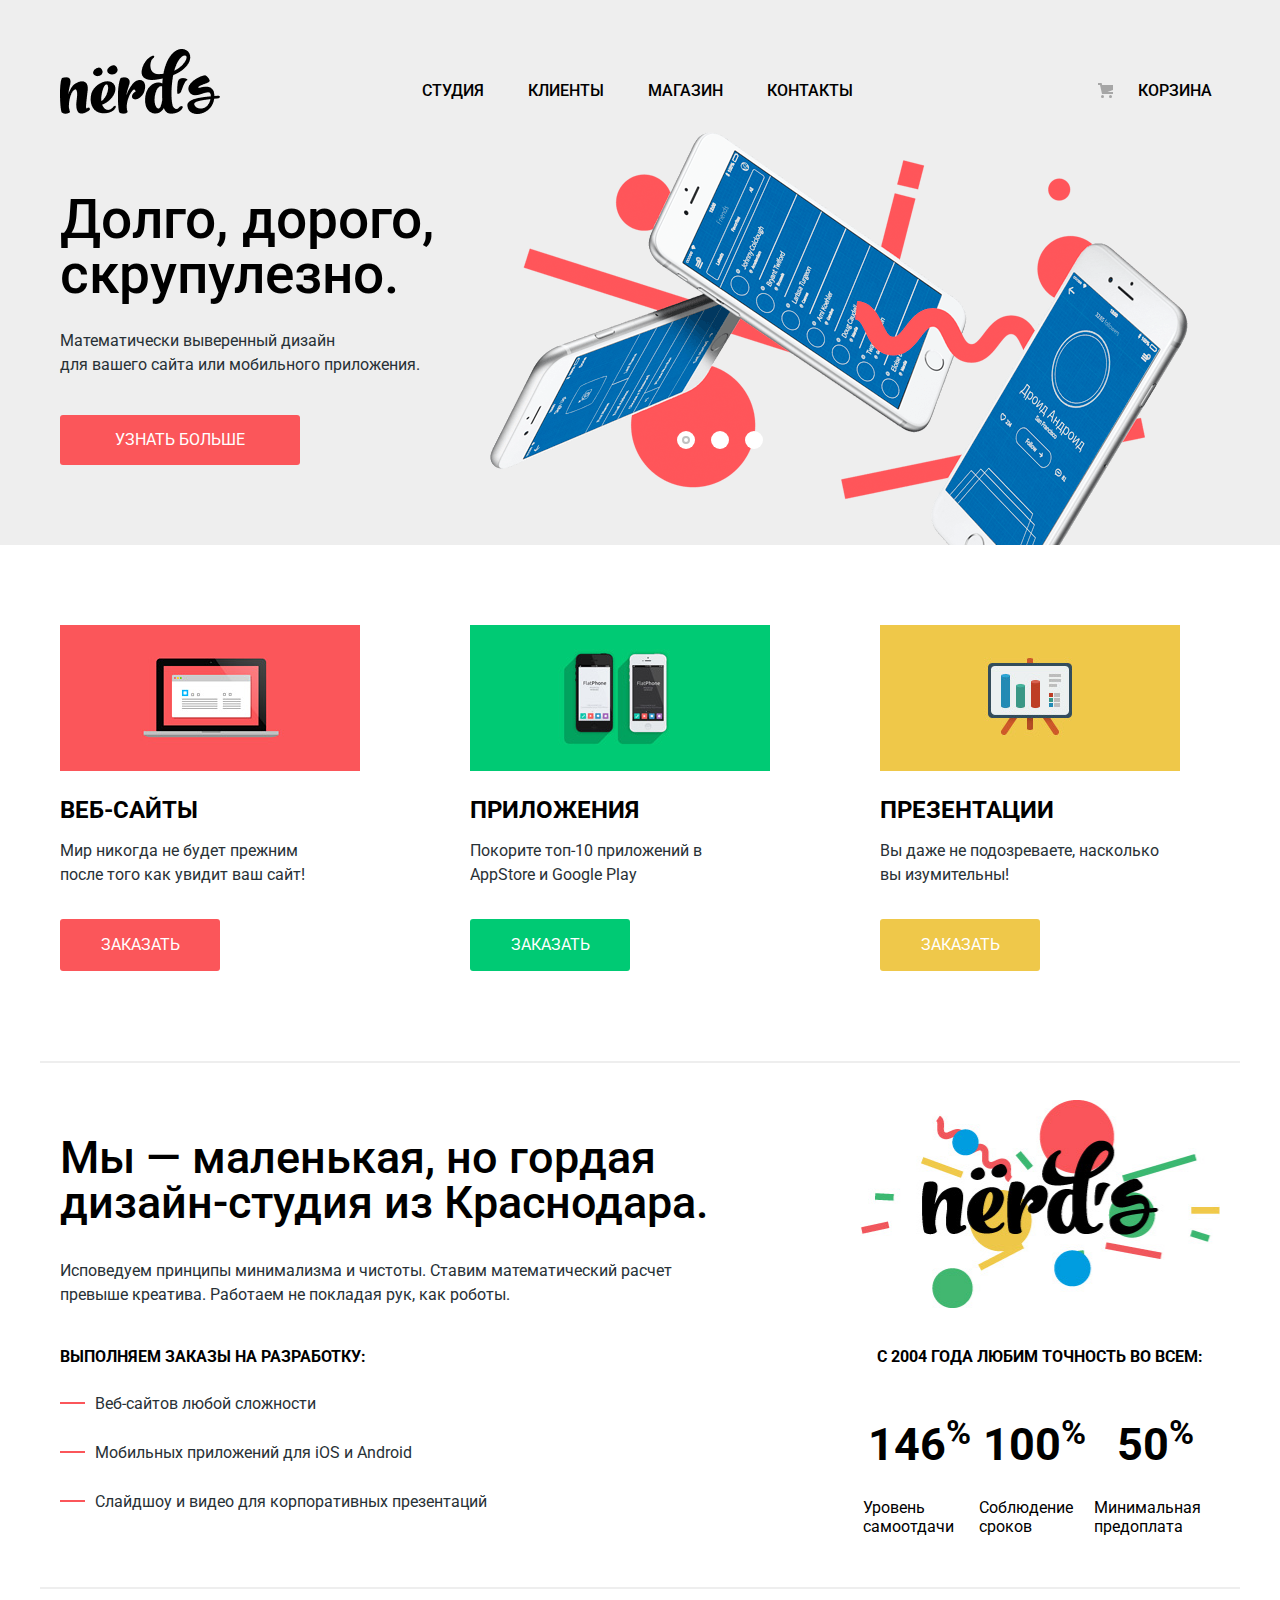
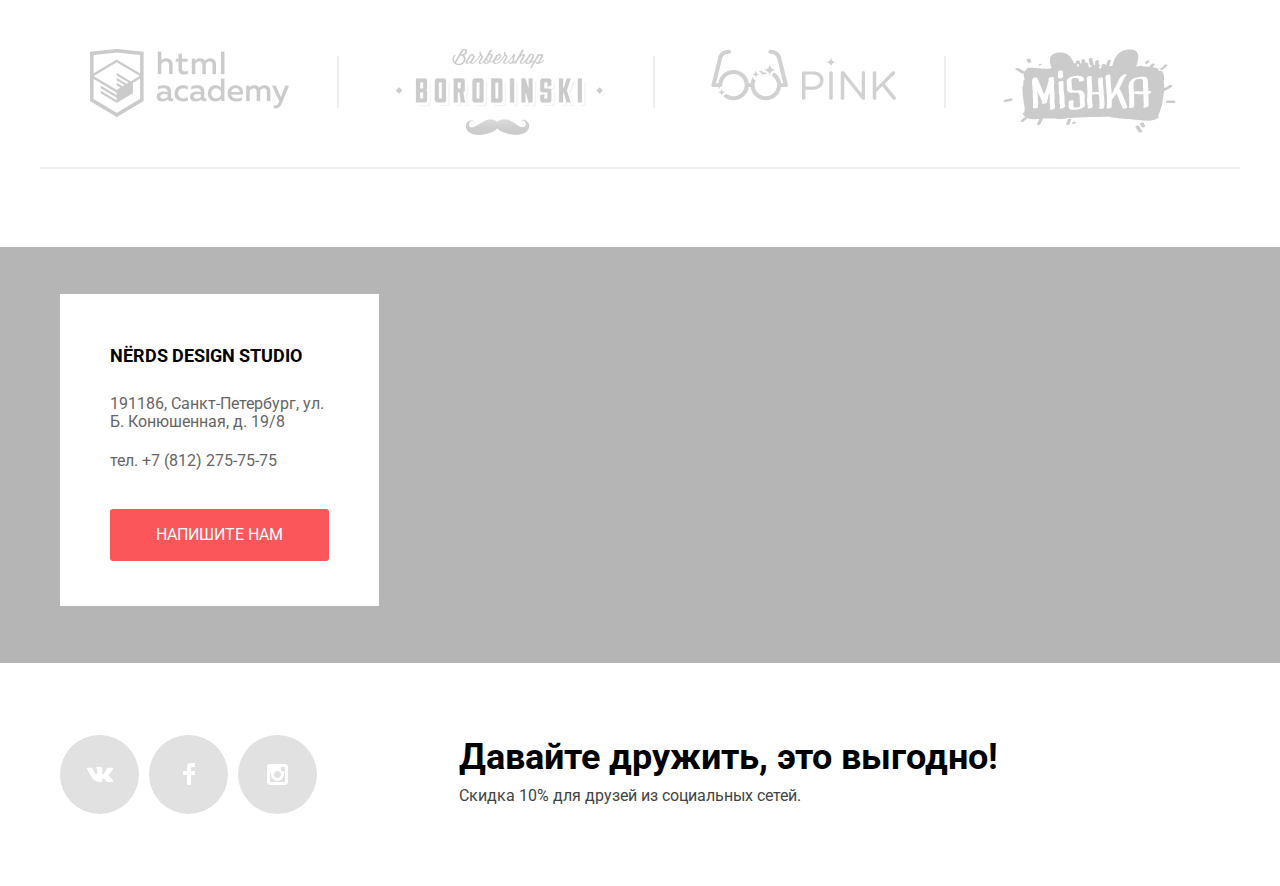
==== commit 7de44d7c: "вторая попытка" ====
--- a/index.html
+++ b/index.html
@@ -4,9 +4,9 @@
 <head>
   <meta charset="utf-8">
   <title>HTML Academy: Нёрдс</title>
-  <link rel="stylesheet" href="https://fonts.googleapis.com/css2?family=Roboto:wght@400;700&display=swap">
+  <link rel="stylesheet" href="https://fonts.googleapis.com/css2?family=Roboto:wght@400;500;700&display=swap">
   <link rel="stylesheet" href="css/normalize.css">
-  <link rel="stylesheet" href="css/style.css">
+  <link rel="stylesheet" href="css/style.min.css">
 </head>
 
 <body class="page-body">
@@ -140,7 +140,7 @@
         </li>
       </ul>
     </section>
-    <sectv class="map-wrapper">
+    <section class="map-wrapper">
       <iframe
         src="https://yandex.ru/map-widget/v1/?um=constructor%3A0da719b83099ced85a7360a81502c2350b32536cdaef0779f9d6f8efe23a999d&amp;source=constructor"
         width="1440" height="416"></iframe>
@@ -150,13 +150,13 @@
           <b>NЁRDS DESIGN STUDIO</b>
           <div class="address">
             191186, Санкт-Петербург, ул. Б. Конюшенная, д. 19/8
-            <p class="address-phone"><a class="address-phone-link" href="tel.:78122757575">тел. +7 (812) 275-75-75</a>
+            <p class="address-phone"><a class="address-phone-link" href="tel:78122757575">тел. +7 (812) 275-75-75</a>
             </p>
           </div>
           <a href="writeus.html" class="button writeus-button send-us-form-button send-us-popup-button">Напишите нам</a>
         </div>
       </section>
-      </div>
+    </section>
   </main>
   <footer class="wrapper-content footer">
     <div class="footer-social">
@@ -192,7 +192,7 @@
     </form>
     <button class="modal-close" type="button">Закрыть</button>
   </section>
-  <script src="js/script.js"></script>
+  <script src="js/script.min.js"></script>
 </body>
 
 </html>--- a/css/style.min.css
+++ b/css/style.min.css
@@ -0,0 +1 @@
+:root{--basic:#EEEEEE;--black:#000000;--white:#FFFFFF;--brown:#283136;--sites-btn:#FB565A;--sites-active:#D7373B;--sites-focus:#E74246;--application-btn:#00CA74;--application-hover:#00BC6C;--application-active:#00AA62;--presentation-btn:#EFC84A;--presentation-focus:#EAB534;--prexentation-active:#E5A722}ul{list-style:none;margin:0;padding:0}p{font-size:16px;line-height:24px;color:var(--brown)}a{text-decoration:none}img{max-width:100%;height:auto}.page-body{font-family:Roboto,Arial,sans-serif;min-width:1170px}.wrapper-content{box-sizing:border-box;width:1200px;margin:0 auto;padding:0 20px}.main-header{height:114px;background-color:var(--basic)}.header-wrapper{display:flex;justify-content:flex-start}.header-logo-nav{padding-top:48px;padding-right:202px}.header-logo-nav[href]:focus,.header-logo-nav[href]:hover{opacity:.8}.header-logo-nav[href]:active{opacity:.3}.header-site-nav{line-height:30px;display:flex;padding:0;padding-top:76px;padding-right:245px;list-style:none;text-transform:uppercase;font-weight:500;justify-content:start;flex-wrap:wrap}.header-site-nav li{margin-left:44px}.header-site-nav li:first-child{margin-left:0}.header-cart-nav{line-height:30px;margin-top:76px;margin-bottom:0;padding:0;list-style:none;text-transform:uppercase;font-weight:500}.header-cart-nav li{position:relative;padding-left:40px}.header-cart-nav li::before{position:absolute;top:7px;left:0;width:15px;height:15px;content:'';background-image:url(../img/cart-icon.svg);background-repeat:no-repeat;background-position:0 0}.header-cart-nav-link,.header-site-nav-link{display:inline-block;vertical-align:top;color:var(--black)}.header-cart-nav-link[href]:focus,.header-cart-nav-link[href]:hover,.header-site-nav-link[href]:focus,.header-site-nav-link[href]:hover{color:var(--sites-btn)}.header-cart-nav-link:active,.header-site-nav-link:active{color:var(--black);border-bottom:2px solid var(--sites-btn)}.header-site-nav-link--active{color:var(--black);border-bottom:2px solid var(--sites-btn)}.visually-hidden{position:absolute;clip:rect(0,0,0,0);width:1px;height:1px}.slider{position:relative;background-color:var(--basic)}.slider-controls{font-size:0;position:absolute;z-index:100;bottom:104px;left:50%;width:160px;height:18px;text-align:center}.slider-controls label{position:relative;display:inline-block;width:18px;height:18px;padding:8px;cursor:pointer;vertical-align:top;border-radius:50%}.slider-controls label::after{position:absolute;z-index:1;top:8px;left:8px;width:18px;height:18px;content:'';border-radius:50%;background:var(--white)}.slider-list{margin:0;padding:0;list-style:none}.slider-item{display:none;padding:78px 0 80px 0}.slider-item:nth-child(1){background-image:url(../img/slide1.png);background-repeat:no-repeat;background-position:93% 18px}.slider-item:nth-child(2){background-image:url(../img/slide2.png);background-repeat:no-repeat;background-position:100% 0}.slider-item:nth-child(3){background-image:url(../img/slide3.png);background-repeat:no-repeat;background-position:100% 20px}#product-1:checked~.slider-list .slider-item:nth-child(1){display:block}#product-2:checked~.slider-list .slider-item:nth-child(2){display:block}#product-3:checked~.slider-list .slider-item:nth-child(3){display:block}#product-1:checked~.slider-controls .slider-controls-item--1::before,#product-2:checked~.slider-controls .slider-controls-item--2::before,#product-3:checked~.slider-controls .slider-controls-item--3::before{position:absolute;z-index:2;top:50%;left:50%;width:4px;height:4px;margin:-4px;content:'';border:2px solid #c1c1c1;border-radius:50%;background-color:inherit}.slider-item h3{font-size:55px;font-weight:500;line-height:55px;max-width:600px;margin:0;margin-bottom:27px;color:var(--black)}.slider-item p{max-width:430px;margin:0;margin-bottom:38px}.button{font-size:16px;line-height:18px;display:block;max-width:240px;padding:16px 0;text-align:center;text-decoration:none;text-transform:uppercase;color:var(--white);border:none;border-radius:3px;background-color:var(--sites-btn)}.button:focus,.button:hover{background-color:var(--sites-focus)}.button:active{color:rgba(255,255,255,.3);background-color:var(--sites-active);box-shadow:0 3px rgba(0,0,0,.1) inset}.service,.service-item{display:flex;justify-content:space-between;flex-wrap:wrap}.service{margin-top:80px;padding-right:60px;padding-bottom:80px}.service p{color:var(--brown)}.service-item{width:100%;margin:0;padding:0;list-style:none}.service-item li{padding-bottom:10px;flex-basis:300px}.service-item h3,.service-item p{margin:0}.service-item img{padding-bottom:22px}.service-item h3{font-size:24px;font-weight:700;font-style:normal;font-stretch:normal;line-height:26px;padding-bottom:16px;letter-spacing:normal;text-transform:uppercase;color:var(--black)}.service-item p{width:280px;padding-bottom:32px}.service-item-button{width:160px;padding-top:17px;padding-bottom:17px;color:var(--white)}.service-item-button-pink{background-color:var(--sites-btn)}.service-item-button-pink:focus,.service-item-button-pink:hover{background-color:var(--sites-focus)}.service-item-button-pink:active{color:rgba(255,255,255,.3);background-color:var(--sites-active);box-shadow:inset 0 3px 0 0 rgba(0,1,1,.1)}.service-item-button-green{background-color:var(--application-btn)}.service-item-button-green:focus,.service-item-button-green:hover{background-color:var(--application-hover)}.service-item-button-green:active{color:rgba(255,255,255,.3);background-color:var(--application-active);box-shadow:inset 0 3px 0 0 rgba(0,1,1,.1)}.service-item-button-yellow{background-color:var(--presentation-btn)}.service-item-button-yellow:focus,.service-item-button-yellow:hover{background-color:var(--presentation-focus)}.service-item-button-yellow:active{color:rgba(255,255,255,.3);background-color:var(--prexentation-active);box-shadow:inset 0 3px 0 0 rgba(0,1,1,.1)}.about{display:flex;margin-bottom:45px;border-top:2px solid var(--basic)}.about-description{font-weight:400;line-height:24px;margin-top:27px;padding-right:150px;color:var(--brown);flex-basis:660px;flex-grow:1}.about-description-title{font-size:45px;font-weight:500;line-height:45px;margin-bottom:34px;color:var(--black)}.about-description-text{margin-bottom:22px}.about-description-title-list{font-weight:700;display:inline-block;margin-bottom:20px;vertical-align:top;text-transform:uppercase;color:var(--black)}.about-description ul{margin:3px;padding:0;list-style:none}.about-description li{position:relative;padding-right:0;padding-bottom:25px;padding-left:32px}.about-description li:before{position:absolute;top:10px;left:-3px;width:25px;height:2px;content:'';background-color:var(--sites-btn)}.about-facts p{font-weight:700;line-height:24px;margin:0;text-align:center;text-transform:uppercase;color:var(--black)}.about-facts ul{display:flex;margin-top:11px;padding:0;list-style:none;color:var(--brown);justify-content:space-between}.about-facts li{font-weight:400;margin-top:43px}.about-facts span{font-size:45px;font-weight:700;display:inline-block;margin-bottom:24px;vertical-align:top;color:var(--black)}.about-facts{padding-top:282px;background-image:url(../img/facts.png);background-repeat:no-repeat;background-position:10% 37px;flex-basis:365px}.table-specifications{padding-top:47px}.brands{margin-bottom:78px;padding-top:60px;padding-bottom:23px;border-top:2px solid var(--basic);border-bottom:2px solid var(--basic)}.brands-list{display:flex;margin:0;margin-right:44px;margin-left:30px;padding:0;list-style:none;flex-wrap:wrap;justify-content:space-between}.brands-item{position:relative}.brands-item:after{position:absolute;top:-30px;right:-50px;bottom:0;width:2px;height:52px;margin-top:auto;margin-bottom:auto;content:'';background-color:var(--basic)}.brands-item:last-child:after{width:0;height:0}.brands-item img{opacity:.2}.brands-item img:hover{opacity:1}.map-wrapper{position:relative;display:flex;height:416px;background-color:#b5b5b5;justify-content:center}.map-wrapper iframe{z-index:20;width:100%;min-width:1200px;border:none}.map-container{position:absolute;z-index:30;top:-8px;right:0;left:0}.map-address{line-height:18px;box-sizing:border-box;width:319px;margin-top:55px;padding-top:47px;padding-right:50px;padding-bottom:45px;padding-left:50px;background-color:var(--white)}.map-address b{font-size:18px;font-weight:700;line-height:30px;display:inline-block;margin-bottom:24px;vertical-align:top;color:var(--black)}.map-address .address{font-weight:400;font-style:normal;margin-bottom:16px;padding-right:5px;color:#666}.map-address .address-phone{font-weight:400;font-style:normal;margin-top:18px;color:#666}.address-phone-link{color:#666}.writeus-button{width:219px}.map-wrapper{align-items:center}.footer-social{display:flex;margin:72px auto}.footer-social a{position:relative;display:inline-block;width:79px;height:79px;vertical-align:top;border-radius:50%;background-color:#e1e1e1}.footer-social ul{display:flex;width:399px;margin:0;padding:0;list-style:none;flex-wrap:wrap}.footer-social li{margin-right:10px}.footer-social a::after{position:absolute;top:0;right:0;bottom:0;left:0;margin-top:auto;margin-right:auto;margin-bottom:auto;margin-left:auto;content:'';background-repeat:no-repeat;background-position:0 0}.vk-icon::after{width:26px;height:15px;background-image:url(../img/vk-icon.svg)}.fb-icon::after{width:12px;height:22px;background-image:url(../img/fb-icon.svg)}.in-icon::after{width:21px;height:21px;background-image:url(../img/in-icon.svg)}.footer-social a:focus,.footer-social a:hover{background-color:var(--sites-focus)}.footer-social a:active{background-color:var(--sites-active);box-shadow:inset 0 3px 0 0 rgba(0,1,1,.1)}.fb-icon:active::after,.in-icon:active::after,.vk-icon:active::after{opacity:.3}.footer-discount{flex-grow:1}.footer-discount b{font-size:36px;font-weight:700;line-height:36px;display:block;margin-top:4px;margin-bottom:10px;color:var(--black)}.footer-discount span{font-weight:400;line-height:22px;color:#444}@keyframes bounce{0%{transform:translateY(-2000px);will-change:transform}70%{transform:translateY(30px);will-change:transform}90%{transform:translateY(-10px);will-change:transform}100%{transform:translateY(0);will-change:transform}}@keyframes shake{0%,100%{transform:translateX(0);will-change:transform}10%,30%,50%,70%,90%{transform:translateX(-10px);will-change:transform}20%,40%,60%,80%{transform:translateX(10px);will-change:transform}}.modal{position:fixed;z-index:50;top:120px;left:50%;display:none;box-sizing:border-box;width:960px;margin-left:-480px;padding-top:68px;padding-right:90px;padding-bottom:83px;padding-left:98px;background-color:var(--white);box-shadow:0 20px 40px 0 #5e5e5e}.modal-show{display:block;animation:bounce .6s}.modal-error{animation:shake .6s}.wrapper-modal{display:flex;justify-content:space-between}.modal h2{font-size:45px;font-weight:500;line-height:45px;margin-top:0;margin-bottom:25px}.modal-close{font-size:0;position:absolute;top:79px;right:100px;width:21px;height:21px;cursor:pointer;opacity:.3;border:0;outline:0;background-color:transparent;background-image:url(../img/button-close.svg)}.modal-close:focus,.modal-close:hover{opacity:1}.modal-close:active{opacity:.1}.send-us-form input[type=email],.send-us-form input[type=text],.send-us-form textarea{color:#444;border:2px solid #d7dcde;outline:0}.send-us-form input[type=email],.send-us-form input[type=text]{box-sizing:border-box;width:360px;padding-top:13px;padding-bottom:13px;padding-left:15px}.send-us-form textarea{box-sizing:border-box;width:740px;padding-top:11px;padding-bottom:13px;padding-left:15px}.send-us-form input[type=email]:hover,.send-us-form input[type=text]:hover,.send-us-form textarea:hover{border:2px solid #b4b9bb;outline:0}.send-us-form input[type=email]:focus,.send-us-form input[type=text]:focus,.send-us-form textarea:focus{color:var(--black);border:2px solid var(--black)}.send-us-form input::placeholder,.send-us-form textarea::placeholder{font-weight:400px;opacity:1}.send-us-form input[type=email]:invalid{color:var(--sites-focus);border-color:var(--sites-focus)}.send-us-form-button{width:260px;margin-top:25px;padding-top:17px;padding-bottom:17px;color:var(--white);background-color:var(--sites-btn)}.send-us-popup-button{width:219px;margin-top:36px}.send-us-form-button:focus,.send-us-form-button:hover{background-color:var(--sites-focus)}.send-us-form-button:active{color:rgba(255,255,255,.3);background-color:var(--sites-active);box-shadow:inset 0 3px 0 0 rgba(0,1,1,.1)}.intro{padding-top:94px;padding-bottom:123px;background-color:var(--basic)}.intro h1{margin:0;padding:0}.page-title{font-family:Roboto,Arial,sans-serif;font-size:55px;font-weight:500;line-height:55px;text-align:center}.catalog{display:flex;justify-content:center}.catalog-list{display:flex;width:760px;margin-right:auto;padding-left:79px;list-style:none;flex-wrap:wrap;justify-content:space-between}.catalog-sorting{display:flex;margin:0;margin-left:76px;padding:0;padding-top:38px;padding-bottom:22px;align-items:center}.catalog-sorting h2{font-family:Roboto,Arial,sans-serif;font-size:18px;font-weight:700;letter-spacing:normal;text-transform:uppercase}.sort-list{display:flex;padding-left:276px;list-style:none;color:var(--black)}.sort-list li{padding-right:20px;text-transform:uppercase}.catalog-list .catalog-template{position:relative;margin-bottom:27px;padding-top:40px;flex-basis:360px}.catalog-list .catalog-template::before{position:absolute;top:0;width:360px;height:40px;content:'';opacity:.12;background-color:var(--white);background-image:url(../img/browser.svg);background-repeat:no-repeat;background-position:0 0}.catalog-list .catalog-template:hover::before{opacity:1}.catalog-list .catalog-template:hover{box-shadow:0 6px 15px 0 rgba(0,1,1,.25)}.catalog-popup-caption a{color:var(--black)}.catalog-popup-caption:focus,.catalog-popup-caption:hover{color:var(--sites-btn)}.catalog-popup-caption:active{color:rgba(0,0,0,.3)}.catalog-popup-caption{font-size:18px;font-weight:700px;line-height:30px;text-transform:uppercase;color:#666}.catalog-popup{font-weight:400;position:absolute;z-index:1;bottom:0;overflow-y:auto;width:360px;max-height:580px;padding-top:1px;padding-bottom:1px;text-align:center;opacity:0;color:#666;background-color:var(--basic);align-items:center}.catalog-template:hover .catalog-popup{opacity:1}.catalog-template{width:190px}.catalog-popup p{width:230px;margin:0 auto}.catalog-popup h3{margin-top:26px;margin-bottom:7px;color:var(--black)}.catalog-popup-button{width:200px;margin-top:31px;margin-right:auto;margin-bottom:43px;margin-left:auto;color:var(--white);background-color:var(--sites-btn)}.catalog-popup-button:focus,.catalog-popup-button:hover{background-color:var(--sites-focus)}.catalog-popup-button:active{color:var(--white);background-color:var(--sites-active);box-shadow:inset 0 3px 0 0 rgba(0,1,1,.1)}.sort-list-up{position:relative;padding-left:20px}.sort-list-up::before{position:absolute;top:5px;right:0;width:11px;height:10px;content:'';transform:rotate(180deg);opacity:.2;background-image:url(../img/icon-sort.svg)}.sort-list-down:hover::before,.sort-list-up:hover::before{opacity:.4}.sort-list-down:active::before,.sort-list-up:active::before{opacity:1}.sort-list-down{position:relative;padding-right:25px}.sort-list-down::before{position:absolute;top:5px;right:0;width:11px;height:10px;content:'';opacity:.2;background-image:url(../img/icon-sort.svg)}.sort-list-item{font-size:14px;color:rgba(0,0,0,.3)}.sort-list-item:focus,.sort-list-item:hover{color:rgba(0,0,0,.6)}.sort-list-item:active{color:var(--black)}.sort-list-item--active{color:var(--black)}.filter-item{width:322px;margin:0;margin:58px auto;padding:0;border:none}.range-filter{width:260px;margin-top:49px}.filter-item legend{font-size:18px;font-weight:700;line-height:24px;text-transform:uppercase}.range-controls{position:relative;height:41px;margin-bottom:15px;padding-top:39px;padding-right:20px;padding-left:20px;border-radius:5px;background-color:#f1f1f1}.range-controls .scale{height:2px;background:#d7dcde}.range-controls .bar{width:70%;height:2px;background:var(--application-btn)}.range-controls .toggle{position:absolute;top:31px;left:0;width:4px;height:4px;padding:0;cursor:pointer;border:8px solid var(--white);border-radius:50%;background-color:#ababab;box-shadow:0 2px 1px 0 #cfcfcf}.range-controls .toggle-min{left:19px}.range-controls .toggle-max{left:161px}.price-controls{font-size:0}.price-controls label{font-size:16px;display:inline-block;width:50%;vertical-align:top;text-transform:uppercase}.price-controls input{font-family:Roboto,Arial,sans-serif;font-size:16px;width:60px;margin-left:10px;padding:8px 10px;text-align:center;color:var(--brown);border:none;border-radius:5px;background:#f1f1f1}.max-price{text-align:right}.pagination-list{font-weight:500;display:flex;max-width:760px;margin:0;padding-top:7px;padding-bottom:52px;padding-left:79px;list-style:none;flex-wrap:wrap;justify-content:flex-start;align-items:center}.pagination-item{padding-bottom:10px}.pagination-item a,.pagination-item a:link,.pagination-item a:visited{display:block;margin-right:10px;padding:17px 21px;color:var(--black);border-radius:3px;background-color:var(--basic);box-shadow:none}.pagination-item a:focus,.pagination-item a:hover{color:#000;background-color:#dfdfdf;box-shadow:inset 0 3px 0 0 rgba(0,1,1,.1)}.pagination-item a:active{color:rgba(0,0,0,.3);background-color:#d5d5d5;box-shadow:inset 0 3px 0 0 rgba(0,1,1,.1)}.pagination-item:last-child a{padding-right:77px;padding-left:79px;text-transform:uppercase}.pagination-item:last-child a:focus,.pagination-item:last-child a:hover{background-color:#dfdfdf}.pagination-item:last-child a:active{background-color:#d5d5d5;box-shadow:inset 0 3px 0 0 rgba(0,1,1,.1)}.pagination-item-active a,.pagination-item-active a:active,.pagination-item-active a:focus,.pagination-item-active a:hover{padding:14px 18px;cursor:default;border:3px solid #dbdbdb;background-color:var(--white);box-shadow:none}.catalog-filter-grid-group ul{display:block;margin:0;margin-top:21px;padding:0;list-style:none}.filter-option{padding-bottom:16px}.radio{position:relative;padding-left:40px}.radio:focus,.radio:hover{opacity:.6}.radio:active{opacity:1}.radio:disabled{opacity:.25}.radio-input{position:absolute;clip:rect(0 0 0 0);appearance:none}.radio-box{position:absolute;width:25px;height:25px;margin-left:-39px;background-image:url(../img/radio-off.svg)}.radio-input:checked+.radio-box{background-image:url(../img/radio-on.svg)}.catalog-filter-features ul{display:block;margin:0;margin-top:21px;padding:0;list-style:none}.filter-color{padding-bottom:10px}.option{display:block}.check{font-size:16px;position:relative;padding-left:40px;letter-spacing:.14px}.check:focus,.check:hover{opacity:.6}.check:active{opacity:1}.check:disabled{opacity:.25}.check-input{position:absolute;clip:rect(0 0 0 0);appearance:none}.check-box{position:absolute;width:23px;height:23px;margin-left:-39px;background-image:url(../img/checkbox-off.svg)}.check-input:checked+.check-box{width:27px;background-image:url(../img/checkbox-on.svg)}.filter-button{width:260px;height:50px;color:var(--black);background-color:var(--basic)}.filter-button:focus,.filter-button:hover{background-color:#dfdfdf}.filter-button:active{color:rgba(0,0,0,.3);background-color:rgba(0,1,1,.1)}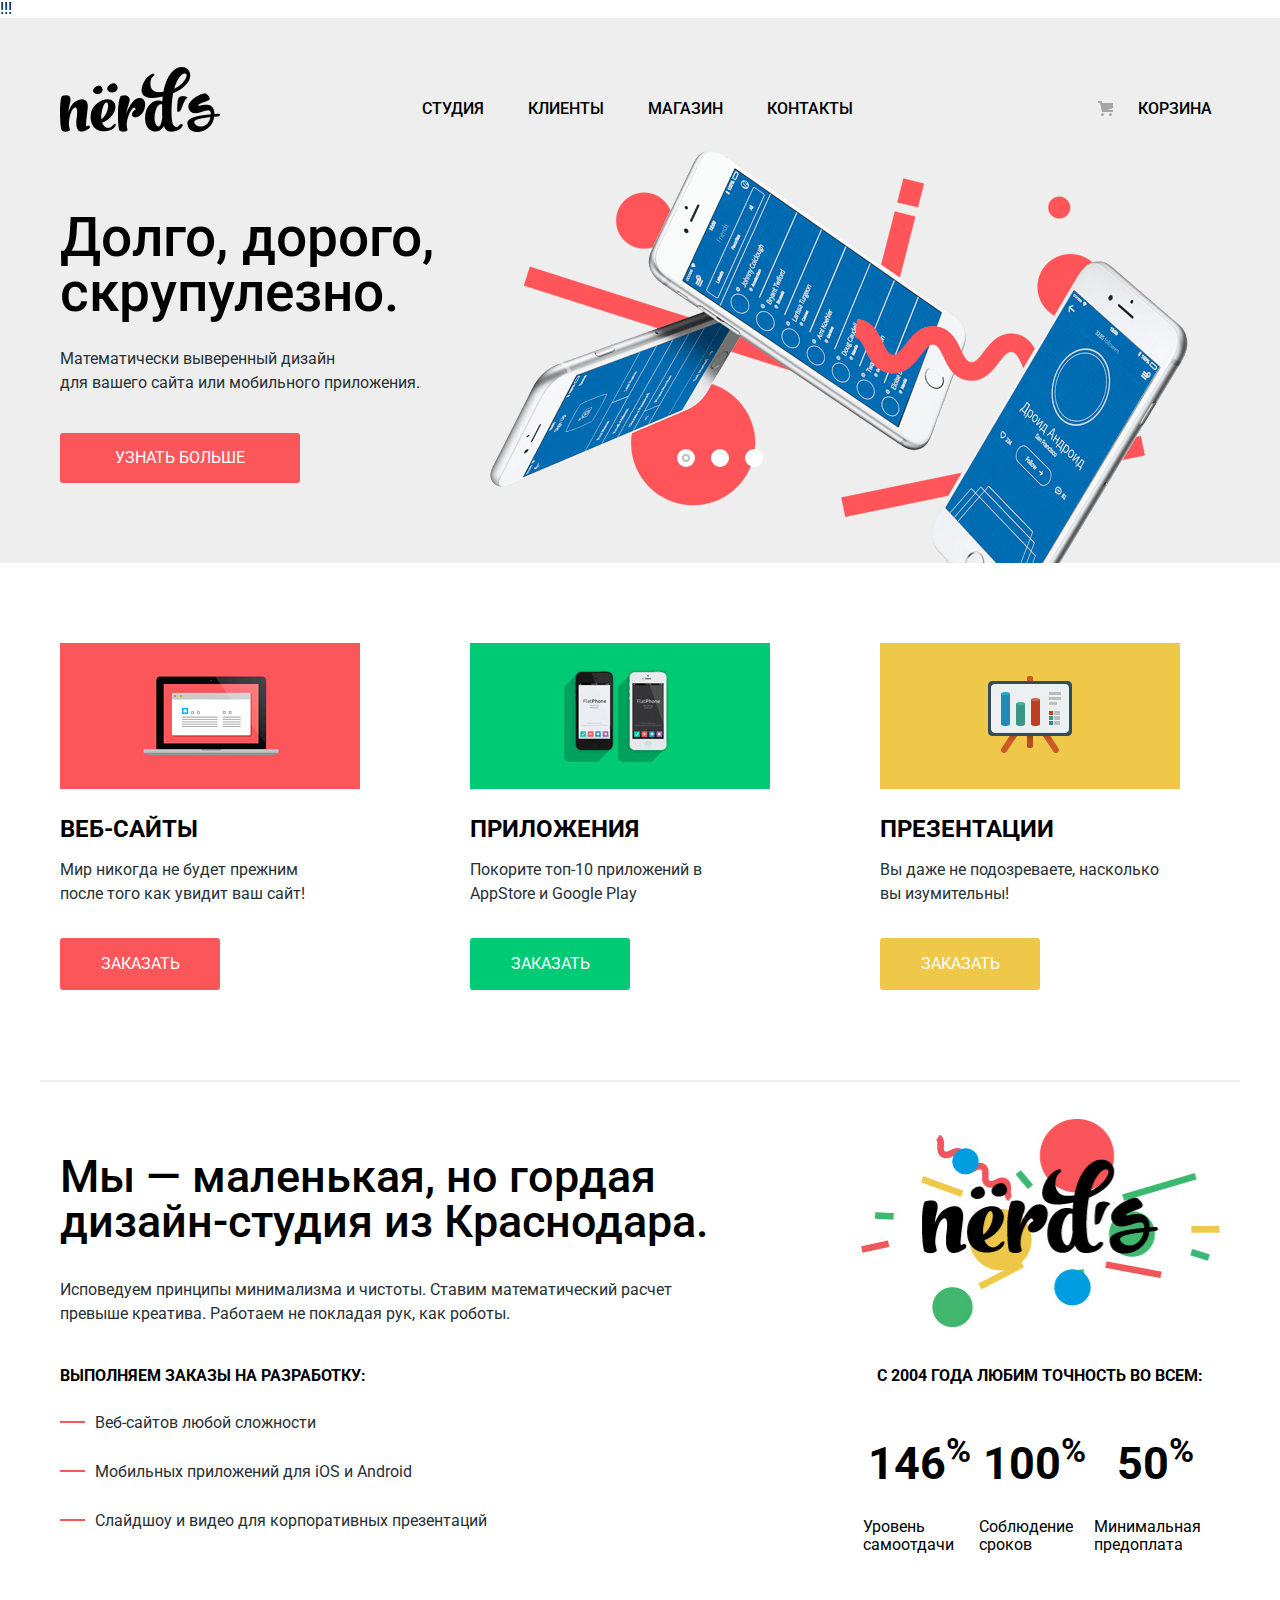
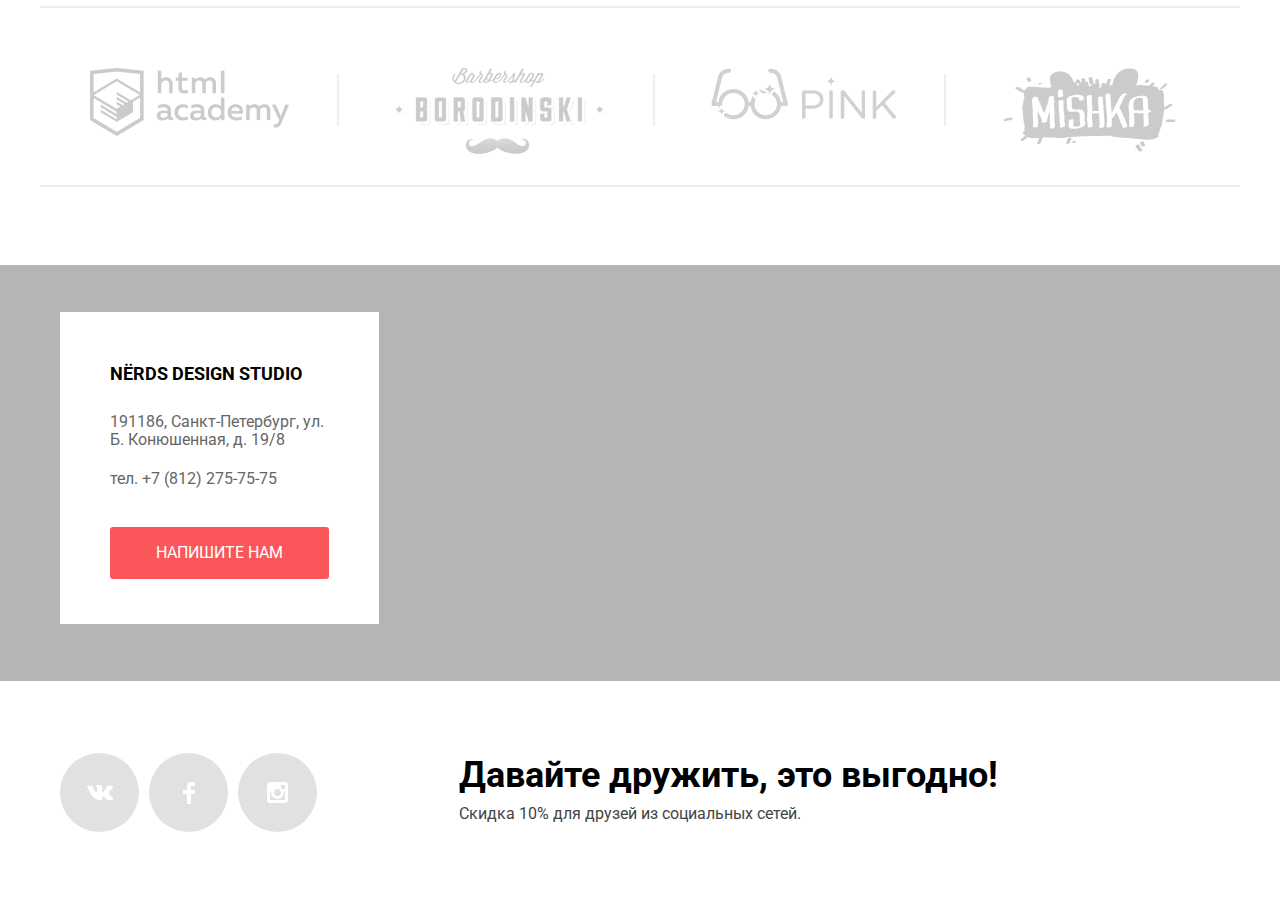
==== commit 1a72c43b: "!!!" ====
--- a/index.html
+++ b/index.html
@@ -10,6 +10,7 @@
 </head>
 
 <body class="page-body">
+  !!!
   <header class="main-header">
     <nav class="header-wrapper wrapper-content">
       <a class="header-logo-nav">
